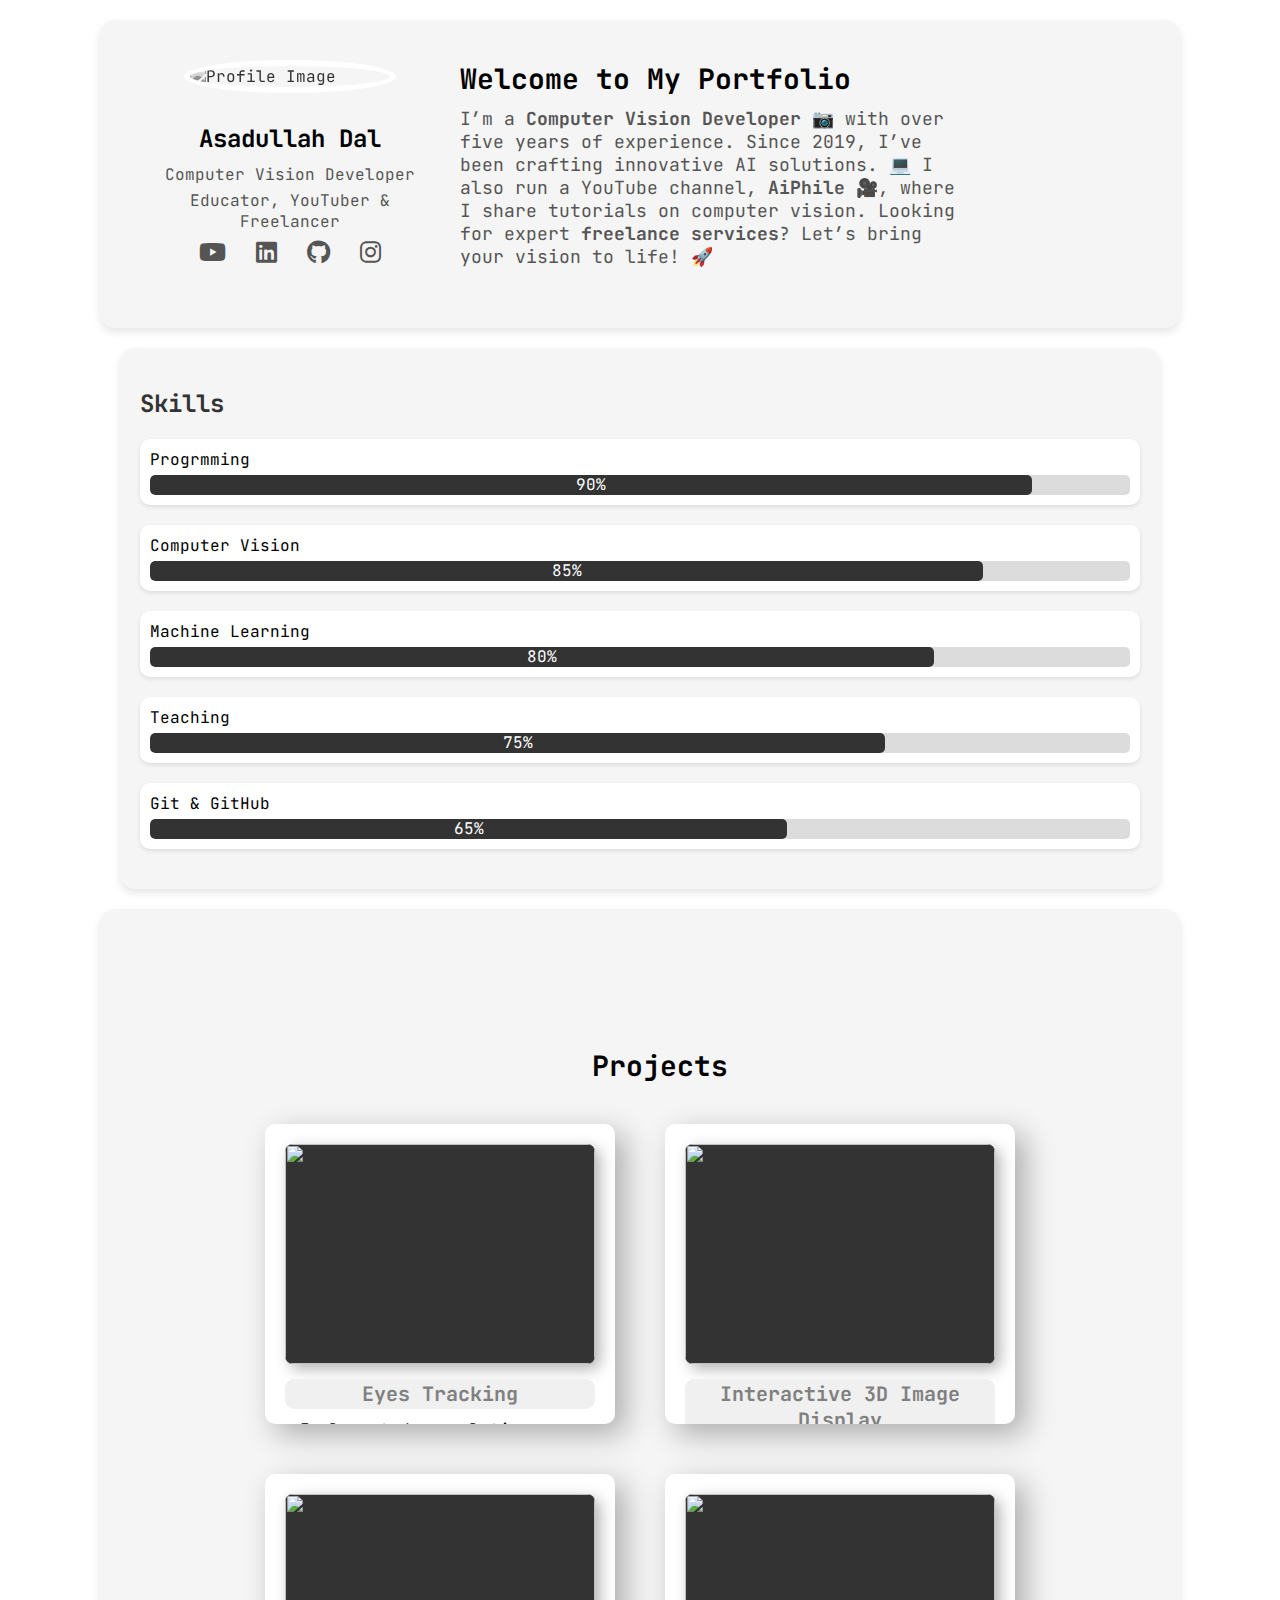
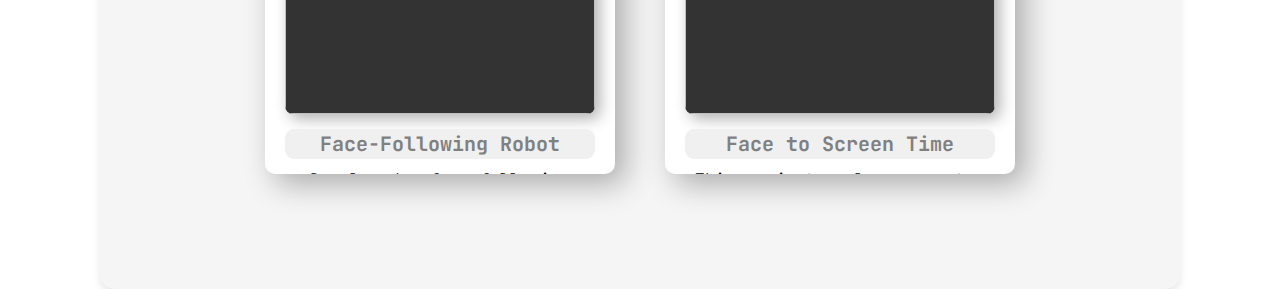
==== test.html @ 2ec94888 "add image to project" ====
<!DOCTYPE html>
<html lang="en">

<head>
    <meta charset="UTF-8">
    <meta name="viewport" content="width=device-width, initial-scale=1.0">
    <link rel="stylesheet" href="style_st.css">
    <title>Document</title>
</head>

<body>

    <head>
        <!-- <link rel="stylesheet" href="https://cdnjs.cloudflare.com/ajax/libs/font-awesome/6.0.0-beta3/css/all.min.css">
        <link rel="preconnect" href="https://fonts.googleapis.com">
        <link rel="preconnect" href="https://fonts.gstatic.com" crossorigin> -->
        <link
            href="https://fonts.googleapis.com/css2?family=JetBrains+Mono:ital,wght@0,100..800;1,100..800&display=swap"
            rel="stylesheet">


    </head>
    <div class="container">
        <div class="profile">
            <div class="profile-image">
                <img src="https://github.com/user-attachments/assets/8acee0eb-2fe1-49b8-a007-56fdebeb5a9f"
                    alt="Profile Image">
            </div>
            <div class="profile-details">
                <h2>Asadullah Dal</h2>
                <p> Computer Vision Developer</p>
                <p>Educator, YouTuber & Freelancer</p>
                <div class="social-media">
                    <a href="https://www.youtube.com/c/aiphile" target="_blank" title="YouTube">
                        <i class="fab fa-youtube"></i>
                    </a>
                    <a href="https://www.linkedin.com/in/asadullah-dal/" target="_blank" title="LinkedIn">
                        <i class="fab fa-linkedin"></i>
                    </a>
                    <a href="https://github.com/asadullah-dal17" target="_blank" title="GitHub">
                        <i class="fab fa-github"></i>
                    </a>
                    <a href="https://www.instagram.com/aiphile" target="_blank" title="Instagram">
                        <i class="fab fa-instagram"></i>
                    </a>
                </div>
            </div>
        </div>
        <div class="introduction">
            <h1>Welcome to My Portfolio</h1>
            <p>I’m a <strong>Computer Vision Developer 📷 </strong> with over five years of experience. Since 2019,
                I’ve
                been crafting innovative AI solutions. 💻 I also run a YouTube channel, <strong>AiPhile</strong>
                🎥,
                where I share tutorials on computer vision. Looking for expert <strong>freelance services</strong>?
                Let’s bring
                your vision to
                life!
                🚀</p>
        </div>
    </div>

    <section class="skills">
        <h2>Skills</h2>
        <div class="container-skills">
            <div class="skill">
                <div class="skill-name">Progrmming</div>
                <div class="progress-bar">
                    <div class="progress" style="width: 90%;">90%</div>
                </div>
            </div>
            <div class="skill">
                <div class="skill-name">Computer Vision</div>
                <div class="progress-bar">
                    <div class="progress" style="width: 85%;">85%</div>
                </div>
            </div>
            <div class="skill">
                <div class="skill-name">Machine Learning</div>
                <div class="progress-bar">
                    <div class="progress" style="width: 80%;">80%</div>
                </div>
            </div>
            <div class="skill">
                <div class="skill-name">Teaching</div>
                <div class="progress-bar">
                    <div class="progress" style="width: 75%;">75%
                    </div>
                </div>
            </div>
            <div class="skill">
                <div class="skill-name">Git & GitHub</div>
                <div class="progress-bar">
                    <div class="progress" style="width: 65%;">65%

                    </div>
                </div>
            </div>
    </section>
    <!-- Project Card Section -->
    <section class="warp">
        <div class="title-container">
            <h2 class="section-title">Projects</h2>
        </div>
        <div class="cards-container">
            <div class="box">
                <div class="imgbox">
                    <img src="https://github.com/user-attachments/assets/d746d160-c4e2-4f33-8fcc-d61233eadacd" alt="">
                </div>
                <div class="content">
                    <h2>Eyes Tracking</h2>
                    <div class="text">Implemented a real-time eye-tracking system leveraging computer vision and
                        Mediapipe's facial landmark detection. Developed algorithms for accurate eye region extraction
                        and position estimation. Demonstrated proficiency in image processing, machine learning, and
                        real-time system development</div>
                    <a href="https://github.com/Asadullah-Dal17/Eyes-Position-Estimator-Mediapipe">More</a>
                </div>
            </div>
            <div class="box">
                <div class="imgbox">
                    <img src="https://github.com/user-attachments/assets/b7ce39c0-9e66-4ed6-b4c2-5378390fed1a" alt="">
                </div>
                <div class="content">
                    <h2>Interactive 3D Image Display</h2>
                    <div class="text">A project that merges the digital and physical realms, bringing 2D images to life
                        in 3D space through the use of Aruco markers and OpenCV. This interactive experience allows
                        users to witness the illusion of a floating image, creating a captivating and immersive
                        display.</div>
                    <a href="#">More</a>
                </div>
            </div>
            <div class="box">
                <div class="imgbox">
                    <img src="https://github.com/user-attachments/assets/4ee98e11-532b-47c0-97ba-414a71ef3f2b" alt="">
                </div>
                <div class="content">
                    <h2>Face-Following Robot</h2>
                    <div class="text">Developed a face-following robotic system integrating computer vision and
                        Arduino-based control. The project involved real-time face detection, tracking, and distance
                        estimation to enable autonomous navigation and object following.</div>
                    <a href="https://github.com/Asadullah-Dal17/Face-Following-Robot-using-Distance-Estimation">More</a>
                </div>
            </div>
            <div class="box">
                <div class="imgbox">
                    <img src="https://github.com/user-attachments/assets/57182f93-7b1c-486f-bdc3-837e9072f59f" alt="">
                </div>
                <div class="content">
                    <h2>Face to Screen Time</h2>
                    <div class="text">This project employs computer vision techniques to accurately calculate face time
                        and session duration. By utilizing Mediapipe's robust face detection model, the system
                        effectively tracks facial presence within a video stream, providing quantitative metrics for
                        screen time analysis.</div>
                    <a
                        href="https://github.com/Asadullah-Dal17/AiPhile-Mediapipe-Course/tree/master/FACE_DETECTION/Face-Time">More</a>
                </div>
            </div>
        </div>
    </section>

</body>

</html>
---- style_st.css ----
@import url('https://fonts.googleapis.com/css2?family=Roboto:wght@400;700&family=Source+Code+Pro:wght@400;700&display=swap');
@import url('https://cdnjs.cloudflare.com/ajax/libs/font-awesome/6.0.0-beta3/css/all.min.css');

body {
    /* font-family: 'Roboto', sans-serif; */
    margin: 0;
    padding: 0;
    display: flex;
    flex-direction: column;
    align-items: center;
    background-color: #ffffff;
    color: #333333;
    /* Dark gray for text */
    font-family: "JetBrains Mono", monospace;
    font-optical-sizing: auto;
    font-weight: normal; /* Adjust the weight as needed */
    /* font-style: ; */
    
}

h1, h2, h3, h4, h5, h6 {
    font-family: 'JetBrains Mono', monospace;
}

.container {
    display: flex;
    flex-direction: row;
    align-items: center;
    background-color: #f5f5f5;
    /* Light gray background for the container */
    padding: 40px;
    border-radius: 15px;
    box-shadow: 0 4px 8px rgba(0, 0, 0, 0.1);
    max-width: 1000px;
    width: 100%;
    margin-top: 20px;
    flex-wrap: wrap;
}

.profile {
    display: flex;
    flex-direction: column;
    align-items: center;
    position: relative;
    width: 100%;
    max-width: 300px;
    margin-bottom: 20px;
    margin-right: 20px;
}

.profile-image {
    width: 80%;
    max-width: 200px;
    height: auto;
    border-radius: 50%;
    overflow: hidden;
    border: 6px solid #ffffff;
    /* White border for profile image */
    position: relative;
    margin-bottom: 20px;
}

.profile-image img {
    width: 100%;
    height: auto;
    object-fit: cover;
    transition: transform 0.3s ease;
}

.profile-image:hover img {
    transform: scale(1.1);
}

.profile-details {
    text-align: center;
    justify-content: center;
    align-items: center;
}

.profile-details h2 {
    margin: 10px 0;
    font-size: 24px;
    color: #000000;
    
    /* Black for headings */
    /* font-weight: 700; */
    transition: color 0.3s ease;
}

.profile-details p {
    margin: 5px 0;
    font-size: 16px;
    color: #555555;
    text-align: center;
    /* Medium gray for text */
    /* font-family: 'Source Code Pro', monospace;    */
}
.profile-details h2:hover {
    color: #333333;
    /* Darker gray on hover */
}

.profile-image img {
    filter: grayscale(100%); /* Grayscale by default */
    transition: filter 0.3s cubic-bezier(0.4, 0, 0.2, 1); /* Smooth and easy transition */
}

.profile-image img:hover {
    filter: grayscale(0%); /* Full color on hover */
}

.social-media {
    display: inline-flex; /* Display icons horizontally */
    list-style: none; /* Remove default list style if needed */
    padding: 0;
    margin: 0;
    margin: 0 10px;
    color: #555555;
    /* Medium gray for social media icons */
    font-size: 24px;
    transition: color 1s ease;
    transform: scale 0.5 ease;
  }
  
  .social-media a {
    color: inherit; /* Inherit text color from container */
    text-decoration: none; /* Remove underline */
    margin: 0 15px; /* Add spacing between icons */
  }
  
/* Individual brand colors on hover */
.social-media a[title="Facebook"]:hover {
    color: #3b5998; /* Facebook blue */
    transform: scale(1.3);

}

.social-media a[title="YouTube"]:hover {
    
    color: #FF0000; /* YouTube red */
    transform: scale(1.3);
    /* background-color: white; */
}

.social-media a[title="Instagram"]:hover {
    color: #E1306C; /* Instagram pink */
    transform: scale(1.3);
}

.social-media a[title="GitHub"]:hover {
    color: #333; /* GitHub dark gray */
    transform: scale(1.3);
}

.social-media a[title="LinkedIn"]:hover {
    color: #0077b5; /* LinkedIn blue */
    transform: scale(1.3);
}
.introduction {
    max-width: 500px;
    text-align: left;
    flex-grow: 1;
}

.introduction h1 {
    margin: 0 0 10px;
    font-size: 28px;
    color: #000000;
    /* Black for introduction heading */
    font-weight: 700;
}

.introduction p {
    margin: 0 0 20px 0;
    font-size: 18px;
    color: #555555;
    /* Medium gray for introduction text */
    /* font-family: 'Source Code Pro', monospace; */
}

.view-more {
    padding: 10px 20px;
    font-size: 16px;
    color: #ffffff;
    /* White text */
    background-color: #333333;
    /* Dark gray background */
    border: none;
    border-radius: 5px;
    cursor: pointer;
    transition: background-color 0.3s ease, transform 0.3s ease;
}

.view-more:hover {
    background-color: #000000;
    /* Black on hover */
    transform: scale(1.05);
}

@media screen and (max-width: 836px) {
    .container {
        flex-direction: column;
        padding: 20px;
    }

    .profile {
        margin-bottom: 20px;
        margin-right: 0;
    }

    .introduction {
        text-align: center;
    }

    .skills {
        padding: 20px;
        margin: 20px 0;
    }
}

.skills {
    background-color: #f5f5f5;
    /* Light gray background for skills section */
    padding: 20px;
    margin: 20px 0;
    border-radius: 15px;
    box-shadow: 0 4px 8px rgba(0, 0, 0, 0.1);
    width: 100%;
    max-width: 1000px;
}

.container-skills {
    width: 100%;
}

.skill {
    margin-bottom: 20px;
    background-color: #ffffff;
    /* White background for skill cards */
    border-radius: 10px;
    padding: 10px;
    box-shadow: 0 2px 4px rgba(0, 0, 0, 0.1);
    transition: transform 0.3s ease, box-shadow 0.3s ease;
}

.skill:hover {
    transform: scale(1.02);
    box-shadow: 0 4px 8px rgba(0, 0, 0, 0.2);
}

.skill-name {
    font-size: 16px;
    margin-bottom: 5px;
    color: #000000;
    /* Black for skill names */
}

.progress-bar {
    background-color: #dcdcdc;
    /* Light gray background for progress bars */
    border-radius: 5px;
    overflow: hidden;
    height: 20px;
    width: 100%;
    margin-top: 5px;
}

.progress {
    background-color: #333333;
    /* Dark gray for progress */
    height: 100%;
    line-height: 20px;
    color: #ffffff;
    /* White text for progress percentage */
    text-align: center;
    border-radius: 5px;
    transition: width 0.3s;
}

/* Cards Section */
.warp {
    display: flex;
    flex-direction: column;
    justify-content: center;
    align-items: center;
    min-height: 100vh;
    background-color: #f5f5f5;
    padding: 40px;
    border-radius: 15px;
    box-shadow: 0 4px 8px rgba(0, 0, 0, 0.1);
    max-width: 1000px;
    margin: 0;
}

.title-container {
    width: 100%;
    text-align: left;
    margin-bottom: 20px;
    /* Add margin to create space between title and cards */
}

.section-title {
    font-size: 32px;
    font-weight: bold;
    color: #333;
    margin-left: 20px;
    /* Optional: add some left margin for better alignment */
}

.cards-container {
    display: flex;
    flex-wrap: wrap;
    gap: 50px;
    justify-content: center;
}

.box {
    height: 300px;
    width: 350px;
    background-color: #fff;
    border-radius: 10px;
    position: relative;
    display: flex;
    align-items: center;
    flex-direction: column;
    transition: 0.5s;
    box-shadow: 10px 10px 30px rgba(0, 0, 0, 0.3);
}

.imgbox {
    position: absolute;
    top: 20px;
    height: 220px;
    width: 310px;
    transition: 0.5s;
    border-radius: 8px;
    overflow: hidden;
    background-color: #333;
    box-shadow: 5px 5px 15px rgba(0, 0, 0, 0.3);
}

.imgbox img {
    position: absolute;
    top: 0;
    left: 0;
    width: 100%;
    height: 100%;
    object-fit: cover;
}

.box:hover .imgbox {
    transform: scale(0.7);
    top: -100px;
}

.box:hover {
    height: 450px;
}

.text {
    margin-bottom: 20px;
    color: #000000;
    text-align: center;
    font-size: 16px;
    /* font-weight: 500; */
    /* text-transform: uppercase; */
    /* letter-spacing: 1px; */
    /* Optional: add some spacing between text and icons */
}

.content {
    text-align: center;
    top: 245px;
    position: absolute;
    transition: 0.7s;
    height: 55px;
    padding: 0 20px;
    overflow: hidden;
}

.content h2 {
    font-size: 20px;
    color: gray;
    background-color: #f0f0f0;
    border-radius: 9px;
    margin-top: 10px;
    padding: 2px 2px;
    margin-bottom: 10px;
}

.content a {
    padding: 12px 15px;
    background-color: #333;
    font-size: 14px;
    color: #fff;
    text-decoration: none;
    font-weight: 500;
    border-radius: 8px;
}

.box:hover .content {
    top: 120px;
    height: 100%;
}

/* youtube info section*/

.section {
    /* background-color: #ffffff; */
    background-color: #f5f5f5;
    padding: 40px;
    margin: 20px 0;
    border-radius: 15px;
    box-shadow: 0 4px 8px rgba(0, 0, 0, 0.1);
    width: 100%;
    max-width: 1000px;
    text-align: center;
    animation: fadeIn 1s ease-in-out;
}

.section-title {
    width: 100%;
    text-align: center;
    font-size: 28px;
    color: #000000;
    font-weight: 700;
    margin-bottom: 20px;
    font-family: "JetBrains Mono", monospace;
}

.stats-container {
    display: flex;
    flex-wrap: wrap;
    justify-content: center;
    gap: 25px;
    font-family: "JetBrains Mono", monospace;

}

.stat-item {
    background-color: #ffffff;
    border-radius: 10px;
    padding: 20px;
    box-shadow: 0 2px 4px rgba(0, 0, 0, 0.1);
    width: 250px;
    margin: 10px;
    transition: transform 0.3s ease, box-shadow 0.3s ease;
    display: flex;
    flex-direction: column;
    align-items: center;
    font-family: "JetBrains Mono", monospace;
}

.stat-item:hover {
    transform: scale(1.05);
    box-shadow: 0 4px 8px rgba(0, 0, 0, 0.2);
}

.stat-icon {
    font-size: 40px;
    color: #333333;
    margin-bottom: 10px;
    transition: color 0.3s ease;
}

.stat-item:hover .stat-icon {
    color: #ff4500;
}

.stat-value {
    font-size: 20px;
    font-weight: 700;
    color: #000000;
    margin-bottom: 5px;
}

.stat-label {
    font-size: 16px;
    color: #555555;
}

.video-item {
    background-color: #ffffff;
    border-radius: 10px;
    padding: 20px;
    box-shadow: 0 2px 4px rgba(0, 0, 0, 0.1);
    width: 300px;
    margin: 10px;
    transition: transform 0.3s ease, box-shadow 0.3s ease;
    display: flex;
    flex-direction: column;
    align-items: center;
    font-family: "JetBrains Mono", monospace;
}

.video-item:hover {
    transform: scale(1.05);
    box-shadow: 0 4px 8px rgba(0, 0, 0, 0.2);
}

.video-embed {
    width: 100%;
    height: 0;
    padding-bottom: 56.25%;
    position: relative;
    margin-bottom: 10px;
}

.video-embed iframe {
    position: absolute;
    top: 0;
    left: 0;
    width: 100%;
    height: 100%;
    border: 0;
}

.video-title {
    font-size: 16px;
    font-weight: 600;
    color: #000000;
    margin-bottom: 5px;
    font-family: "JetBrains Mono", monospace;
}

.video-title {
    font-size: 0.8rem;
    font-weight: bold;
    margin-top: 0.5rem;
}

.video-stats {
    font-size: 0.9rem;
    color: #666;
    margin-top: 0.5rem;
    display: flex;
    justify-content: space-between;
    align-items: center;
    gap: 0.8rem;
}

.video-stats .stat {
    display: flex;
    align-items: center;
}

.video-stats .stat-icon {
    font-size: 1rem;
    /* Adjust the icon size here */
    margin-right: 0.3rem;
}

@keyframes fadeIn {
    from {
        opacity: 0;
        transform: translateY(20px);
    }

    to {
        opacity: 1;
        transform: translateY(0);
    }
}

@media screen and (max-width: 768px) {
    .section {
        padding: 20px;
    }
}
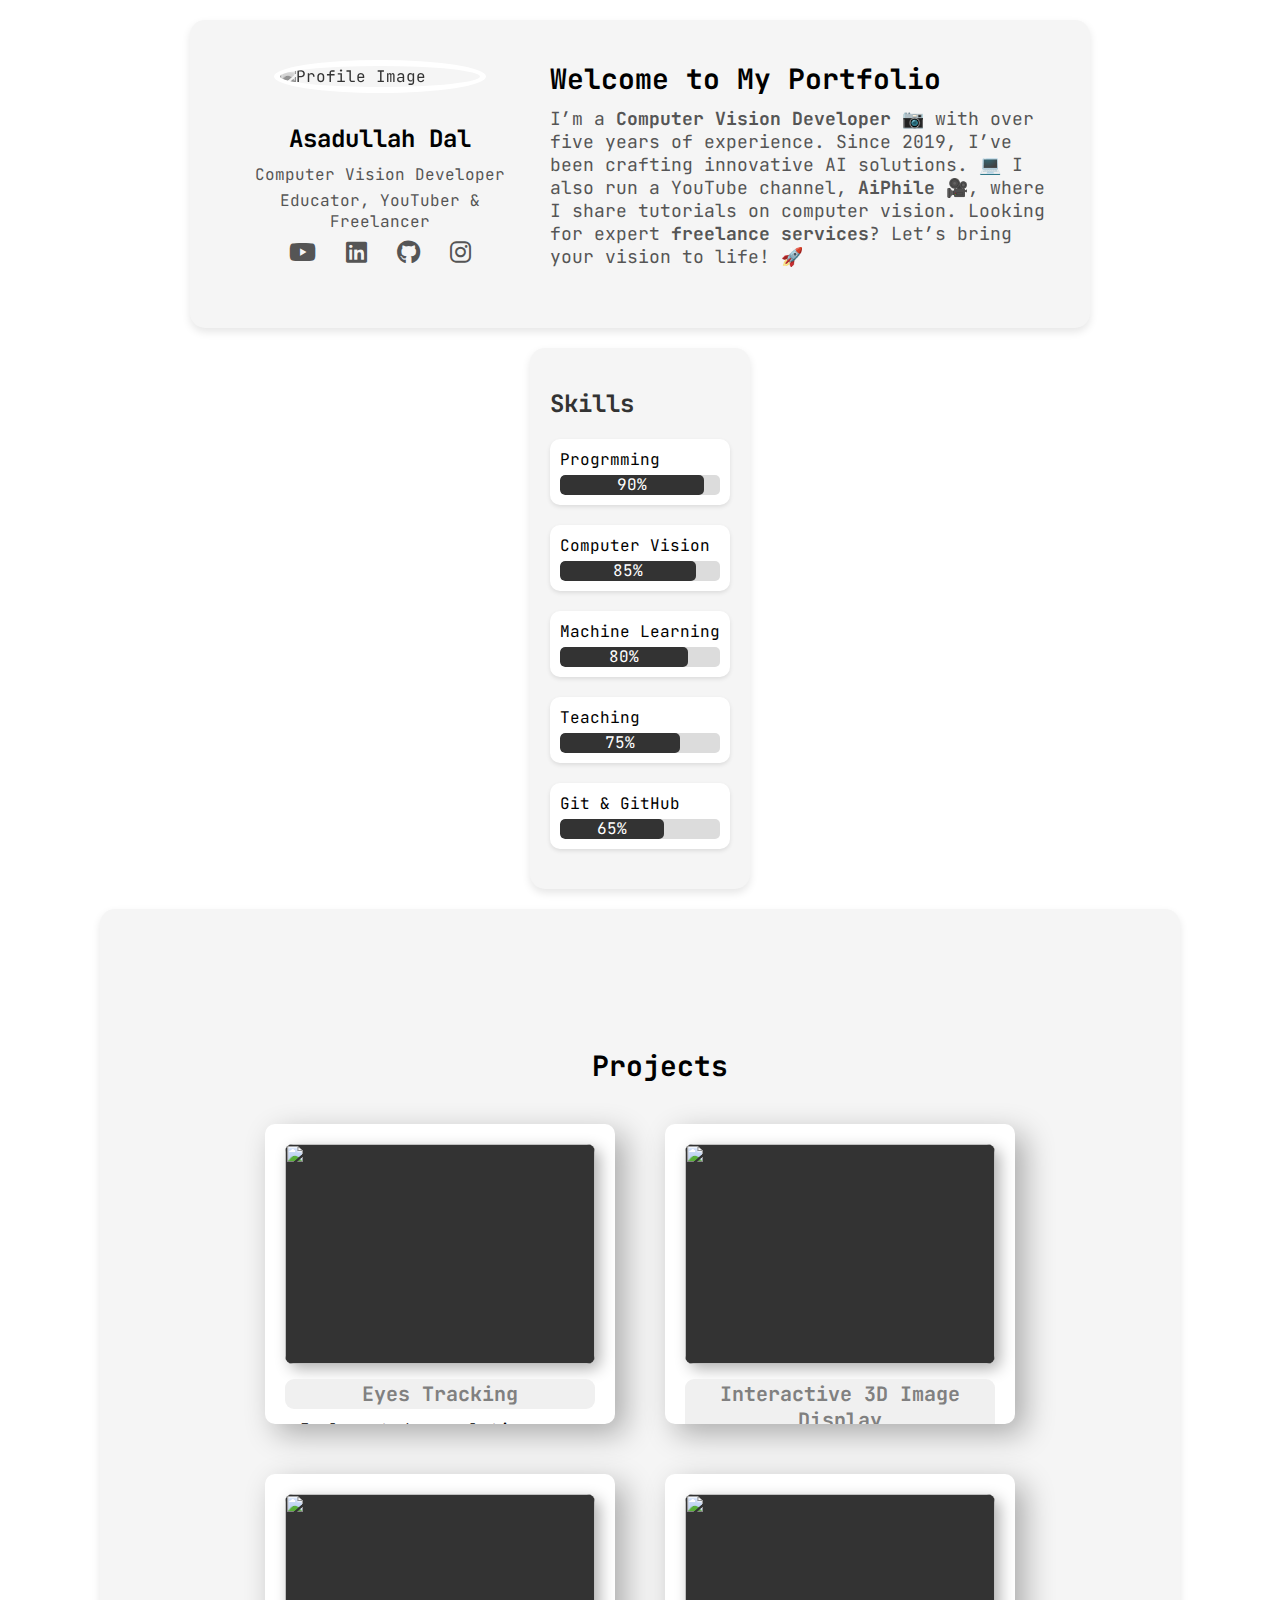
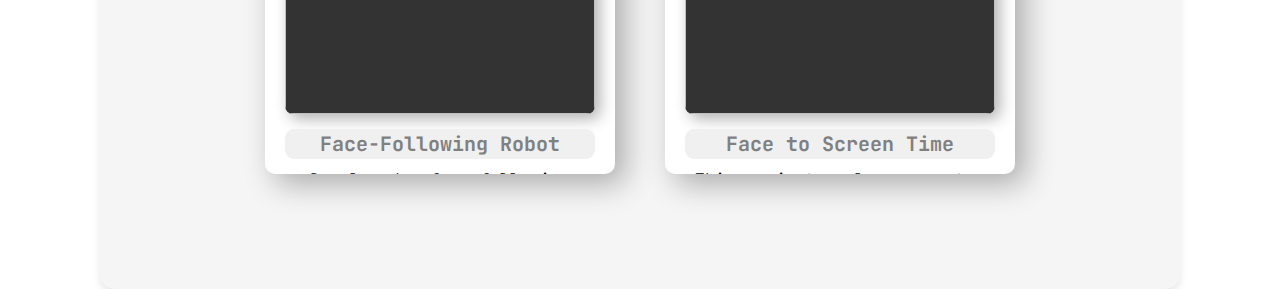
==== commit 7d6584db: "center the website content" ====
--- a/test.html
+++ b/test.html
@@ -20,143 +20,156 @@
 
 
     </head>
-    <div class="container">
-        <div class="profile">
-            <div class="profile-image">
-                <img src="https://github.com/user-attachments/assets/8acee0eb-2fe1-49b8-a007-56fdebeb5a9f"
-                    alt="Profile Image">
-            </div>
-            <div class="profile-details">
-                <h2>Asadullah Dal</h2>
-                <p> Computer Vision Developer</p>
-                <p>Educator, YouTuber & Freelancer</p>
-                <div class="social-media">
-                    <a href="https://www.youtube.com/c/aiphile" target="_blank" title="YouTube">
-                        <i class="fab fa-youtube"></i>
-                    </a>
-                    <a href="https://www.linkedin.com/in/asadullah-dal/" target="_blank" title="LinkedIn">
-                        <i class="fab fa-linkedin"></i>
-                    </a>
-                    <a href="https://github.com/asadullah-dal17" target="_blank" title="GitHub">
-                        <i class="fab fa-github"></i>
-                    </a>
-                    <a href="https://www.instagram.com/aiphile" target="_blank" title="Instagram">
-                        <i class="fab fa-instagram"></i>
-                    </a>
+    <div class="whole_cover">
+        <div class="container">
+            <div class="profile">
+                <div class="profile-image">
+                    <img src="https://github.com/user-attachments/assets/8acee0eb-2fe1-49b8-a007-56fdebeb5a9f"
+                        alt="Profile Image">
                 </div>
-            </div>
-        </div>
-        <div class="introduction">
-            <h1>Welcome to My Portfolio</h1>
-            <p>I’m a <strong>Computer Vision Developer 📷 </strong> with over five years of experience. Since 2019,
-                I’ve
-                been crafting innovative AI solutions. 💻 I also run a YouTube channel, <strong>AiPhile</strong>
-                🎥,
-                where I share tutorials on computer vision. Looking for expert <strong>freelance services</strong>?
-                Let’s bring
-                your vision to
-                life!
-                🚀</p>
-        </div>
-    </div>
-
-    <section class="skills">
-        <h2>Skills</h2>
-        <div class="container-skills">
-            <div class="skill">
-                <div class="skill-name">Progrmming</div>
-                <div class="progress-bar">
-                    <div class="progress" style="width: 90%;">90%</div>
-                </div>
-            </div>
-            <div class="skill">
-                <div class="skill-name">Computer Vision</div>
-                <div class="progress-bar">
-                    <div class="progress" style="width: 85%;">85%</div>
-                </div>
-            </div>
-            <div class="skill">
-                <div class="skill-name">Machine Learning</div>
-                <div class="progress-bar">
-                    <div class="progress" style="width: 80%;">80%</div>
-                </div>
-            </div>
-            <div class="skill">
-                <div class="skill-name">Teaching</div>
-                <div class="progress-bar">
-                    <div class="progress" style="width: 75%;">75%
+                <div class="profile-details">
+                    <h2>Asadullah Dal</h2>
+                    <p> Computer Vision Developer</p>
+                    <p>Educator, YouTuber & Freelancer</p>
+                    <div class="social-media">
+                        <a href="https://www.youtube.com/c/aiphile" target="_blank" title="YouTube">
+                            <i class="fab fa-youtube"></i>
+                        </a>
+                        <a href="https://www.linkedin.com/in/asadullah-dal/" target="_blank" title="LinkedIn">
+                            <i class="fab fa-linkedin"></i>
+                        </a>
+                        <a href="https://github.com/asadullah-dal17" target="_blank" title="GitHub">
+                            <i class="fab fa-github"></i>
+                        </a>
+                        <a href="https://www.instagram.com/aiphile" target="_blank" title="Instagram">
+                            <i class="fab fa-instagram"></i>
+                        </a>
                     </div>
                 </div>
             </div>
-            <div class="skill">
-                <div class="skill-name">Git & GitHub</div>
-                <div class="progress-bar">
-                    <div class="progress" style="width: 65%;">65%
+            <div class="introduction">
+                <h1>Welcome to My Portfolio</h1>
+                <p>I’m a <strong>Computer Vision Developer 📷 </strong> with over five years of experience. Since 2019,
+                    I’ve
+                    been crafting innovative AI solutions. 💻 I also run a YouTube channel, <strong>AiPhile</strong>
+                    🎥,
+                    where I share tutorials on computer vision. Looking for expert <strong>freelance services</strong>?
+                    Let’s bring
+                    your vision to
+                    life!
+                    🚀</p>
+            </div>
+        </div>
+    </div>
+    <div class="whole_cover">
+        <section class="skills">
+            <h2>Skills</h2>
+            <div class="container-skills">
+                <div class="skill">
+                    <div class="skill-name">Progrmming</div>
+                    <div class="progress-bar">
+                        <div class="progress" style="width: 90%;">90%</div>
+                    </div>
+                </div>
+                <div class="skill">
+                    <div class="skill-name">Computer Vision</div>
+                    <div class="progress-bar">
+                        <div class="progress" style="width: 85%;">85%</div>
+                    </div>
+                </div>
+                <div class="skill">
+                    <div class="skill-name">Machine Learning</div>
+                    <div class="progress-bar">
+                        <div class="progress" style="width: 80%;">80%</div>
+                    </div>
+                </div>
+                <div class="skill">
+                    <div class="skill-name">Teaching</div>
+                    <div class="progress-bar">
+                        <div class="progress" style="width: 75%;">75%
+                        </div>
+                    </div>
+                </div>
+                <div class="skill">
+                    <div class="skill-name">Git & GitHub</div>
+                    <div class="progress-bar">
+                        <div class="progress" style="width: 65%;">65%
 
+                        </div>
+                    </div>
+                </div>
+        </section>
+    </div>
+    <!-- Project Card Section -->
+    <div class="whole_cover">
+        <section class="warp">
+            <div class="title-container">
+                <h2 class="section-title">Projects</h2>
+            </div>
+            <div class="cards-container">
+                <div class="box">
+                    <div class="imgbox">
+                        <img src="https://github.com/user-attachments/assets/d746d160-c4e2-4f33-8fcc-d61233eadacd"
+                            alt="">
+                    </div>
+                    <div class="content">
+                        <h2>Eyes Tracking</h2>
+                        <div class="text">Implemented a real-time eye-tracking system leveraging computer vision and
+                            Mediapipe's facial landmark detection. Developed algorithms for accurate eye region
+                            extraction
+                            and position estimation. Demonstrated proficiency in image processing, machine learning, and
+                            real-time system development</div>
+                        <a href="https://github.com/Asadullah-Dal17/Eyes-Position-Estimator-Mediapipe">More</a>
+                    </div>
+                </div>
+                <div class="box">
+                    <div class="imgbox">
+                        <img src="https://github.com/user-attachments/assets/b7ce39c0-9e66-4ed6-b4c2-5378390fed1a"
+                            alt="">
+                    </div>
+                    <div class="content">
+                        <h2>Interactive 3D Image Display</h2>
+                        <div class="text">A project that merges the digital and physical realms, bringing 2D images to
+                            life
+                            in 3D space through the use of Aruco markers and OpenCV. This interactive experience allows
+                            users to witness the illusion of a floating image, creating a captivating and immersive
+                            display.</div>
+                        <a href="#">More</a>
+                    </div>
+                </div>
+                <div class="box">
+                    <div class="imgbox">
+                        <img src="https://github.com/user-attachments/assets/4ee98e11-532b-47c0-97ba-414a71ef3f2b"
+                            alt="">
+                    </div>
+                    <div class="content">
+                        <h2>Face-Following Robot</h2>
+                        <div class="text">Developed a face-following robotic system integrating computer vision and
+                            Arduino-based control. The project involved real-time face detection, tracking, and distance
+                            estimation to enable autonomous navigation and object following.</div>
+                        <a
+                            href="https://github.com/Asadullah-Dal17/Face-Following-Robot-using-Distance-Estimation">More</a>
+                    </div>
+                </div>
+                <div class="box">
+                    <div class="imgbox">
+                        <img src="https://github.com/user-attachments/assets/57182f93-7b1c-486f-bdc3-837e9072f59f"
+                            alt="">
+                    </div>
+                    <div class="content">
+                        <h2>Face to Screen Time</h2>
+                        <div class="text">This project employs computer vision techniques to accurately calculate face
+                            time
+                            and session duration. By utilizing Mediapipe's robust face detection model, the system
+                            effectively tracks facial presence within a video stream, providing quantitative metrics for
+                            screen time analysis.</div>
+                        <a
+                            href="https://github.com/Asadullah-Dal17/AiPhile-Mediapipe-Course/tree/master/FACE_DETECTION/Face-Time">More</a>
                     </div>
                 </div>
             </div>
-    </section>
-    <!-- Project Card Section -->
-    <section class="warp">
-        <div class="title-container">
-            <h2 class="section-title">Projects</h2>
-        </div>
-        <div class="cards-container">
-            <div class="box">
-                <div class="imgbox">
-                    <img src="https://github.com/user-attachments/assets/d746d160-c4e2-4f33-8fcc-d61233eadacd" alt="">
-                </div>
-                <div class="content">
-                    <h2>Eyes Tracking</h2>
-                    <div class="text">Implemented a real-time eye-tracking system leveraging computer vision and
-                        Mediapipe's facial landmark detection. Developed algorithms for accurate eye region extraction
-                        and position estimation. Demonstrated proficiency in image processing, machine learning, and
-                        real-time system development</div>
-                    <a href="https://github.com/Asadullah-Dal17/Eyes-Position-Estimator-Mediapipe">More</a>
-                </div>
-            </div>
-            <div class="box">
-                <div class="imgbox">
-                    <img src="https://github.com/user-attachments/assets/b7ce39c0-9e66-4ed6-b4c2-5378390fed1a" alt="">
-                </div>
-                <div class="content">
-                    <h2>Interactive 3D Image Display</h2>
-                    <div class="text">A project that merges the digital and physical realms, bringing 2D images to life
-                        in 3D space through the use of Aruco markers and OpenCV. This interactive experience allows
-                        users to witness the illusion of a floating image, creating a captivating and immersive
-                        display.</div>
-                    <a href="#">More</a>
-                </div>
-            </div>
-            <div class="box">
-                <div class="imgbox">
-                    <img src="https://github.com/user-attachments/assets/4ee98e11-532b-47c0-97ba-414a71ef3f2b" alt="">
-                </div>
-                <div class="content">
-                    <h2>Face-Following Robot</h2>
-                    <div class="text">Developed a face-following robotic system integrating computer vision and
-                        Arduino-based control. The project involved real-time face detection, tracking, and distance
-                        estimation to enable autonomous navigation and object following.</div>
-                    <a href="https://github.com/Asadullah-Dal17/Face-Following-Robot-using-Distance-Estimation">More</a>
-                </div>
-            </div>
-            <div class="box">
-                <div class="imgbox">
-                    <img src="https://github.com/user-attachments/assets/57182f93-7b1c-486f-bdc3-837e9072f59f" alt="">
-                </div>
-                <div class="content">
-                    <h2>Face to Screen Time</h2>
-                    <div class="text">This project employs computer vision techniques to accurately calculate face time
-                        and session duration. By utilizing Mediapipe's robust face detection model, the system
-                        effectively tracks facial presence within a video stream, providing quantitative metrics for
-                        screen time analysis.</div>
-                    <a
-                        href="https://github.com/Asadullah-Dal17/AiPhile-Mediapipe-Course/tree/master/FACE_DETECTION/Face-Time">More</a>
-                </div>
-            </div>
-        </div>
-    </section>
+        </section>
+    </div>
 
 </body>
 
--- a/style_st.css
+++ b/style_st.css
@@ -1,5 +1,7 @@
 @import url('https://fonts.googleapis.com/css2?family=Roboto:wght@400;700&family=Source+Code+Pro:wght@400;700&display=swap');
 @import url('https://cdnjs.cloudflare.com/ajax/libs/font-awesome/6.0.0-beta3/css/all.min.css');
+/* Step 1: Import the JetBrains Mono font */
+@import url('https://fonts.googleapis.com/css2?family=JetBrains+Mono:wght@400;500;700&display=swap');
 
 body {
     /* font-family: 'Roboto', sans-serif; */
@@ -17,9 +19,15 @@
     /* font-style: ; */
     
 }
-
 h1, h2, h3, h4, h5, h6 {
     font-family: 'JetBrains Mono', monospace;
+}
+/* Centering the whole container */
+.whole_cover {
+    display: flex;
+    justify-content: center;
+    /* background-color: #000000; */
+    align-items: center;
 }
 
 .container {
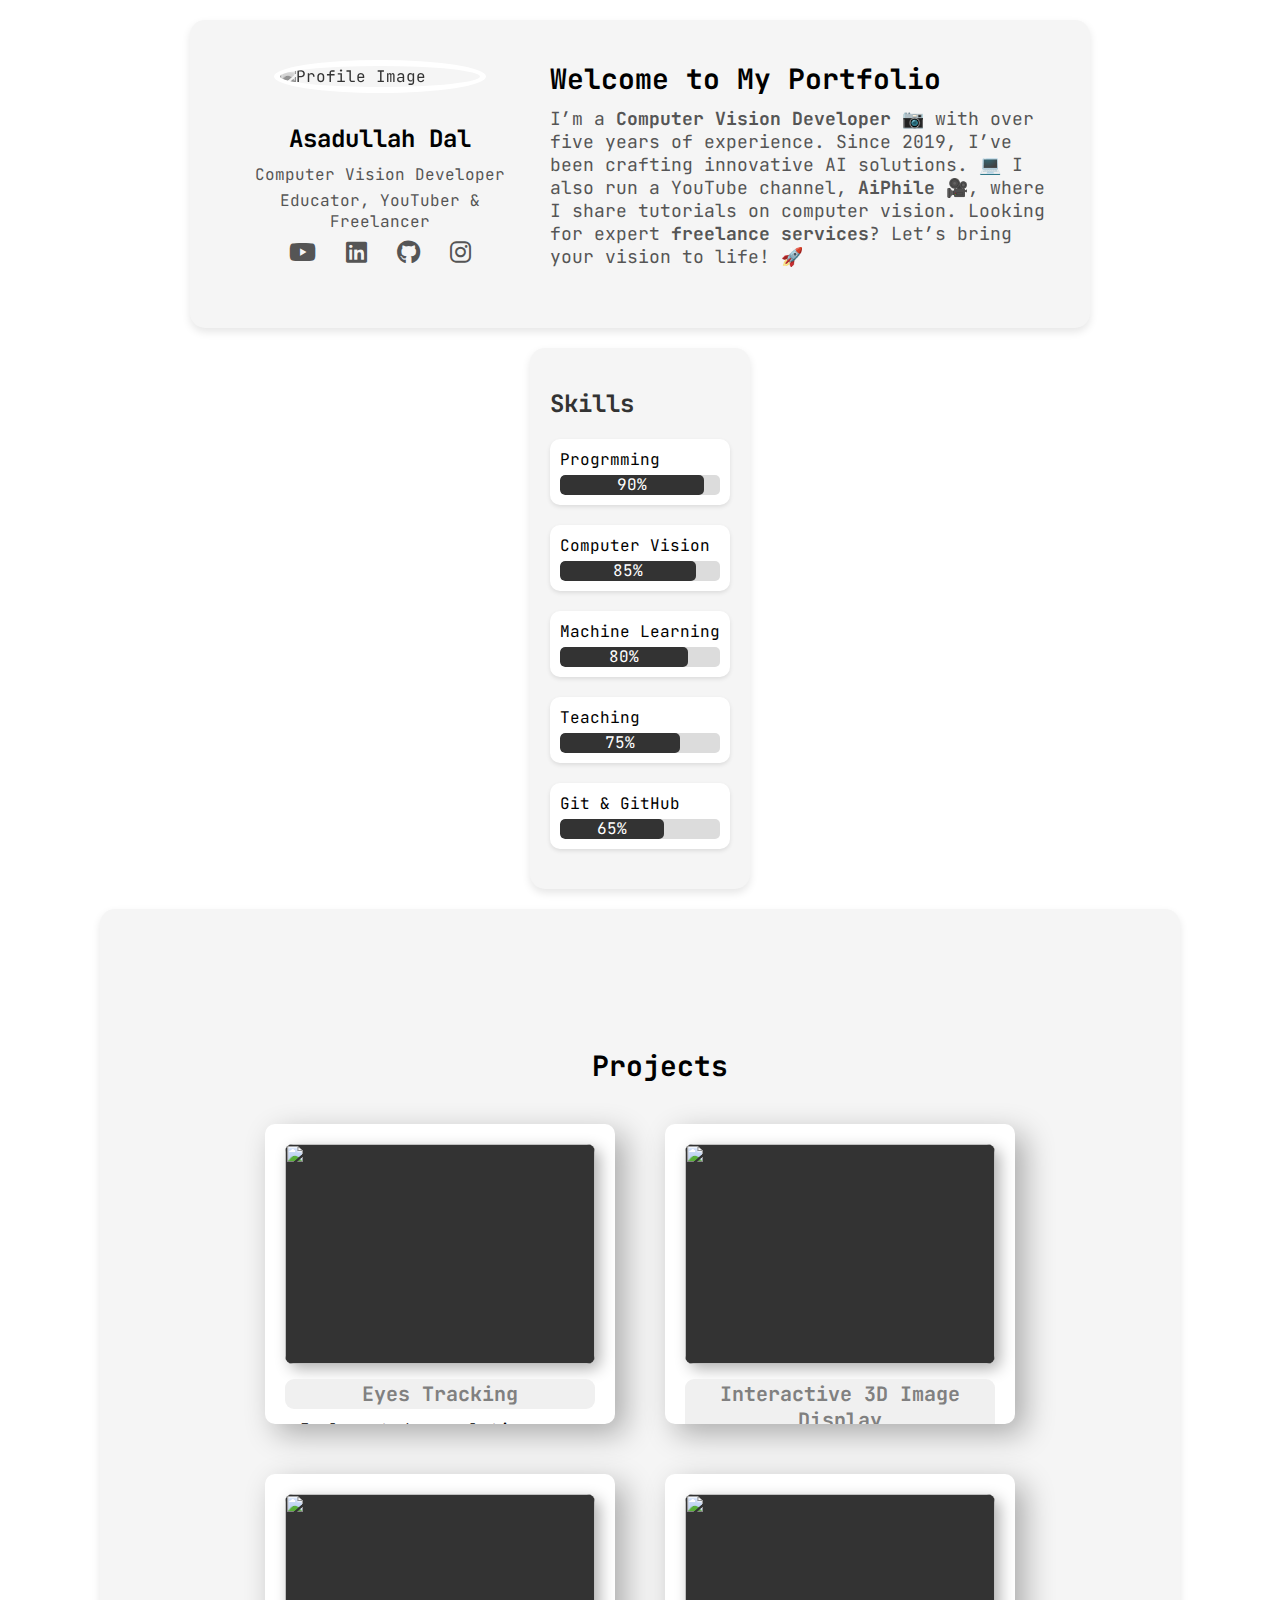
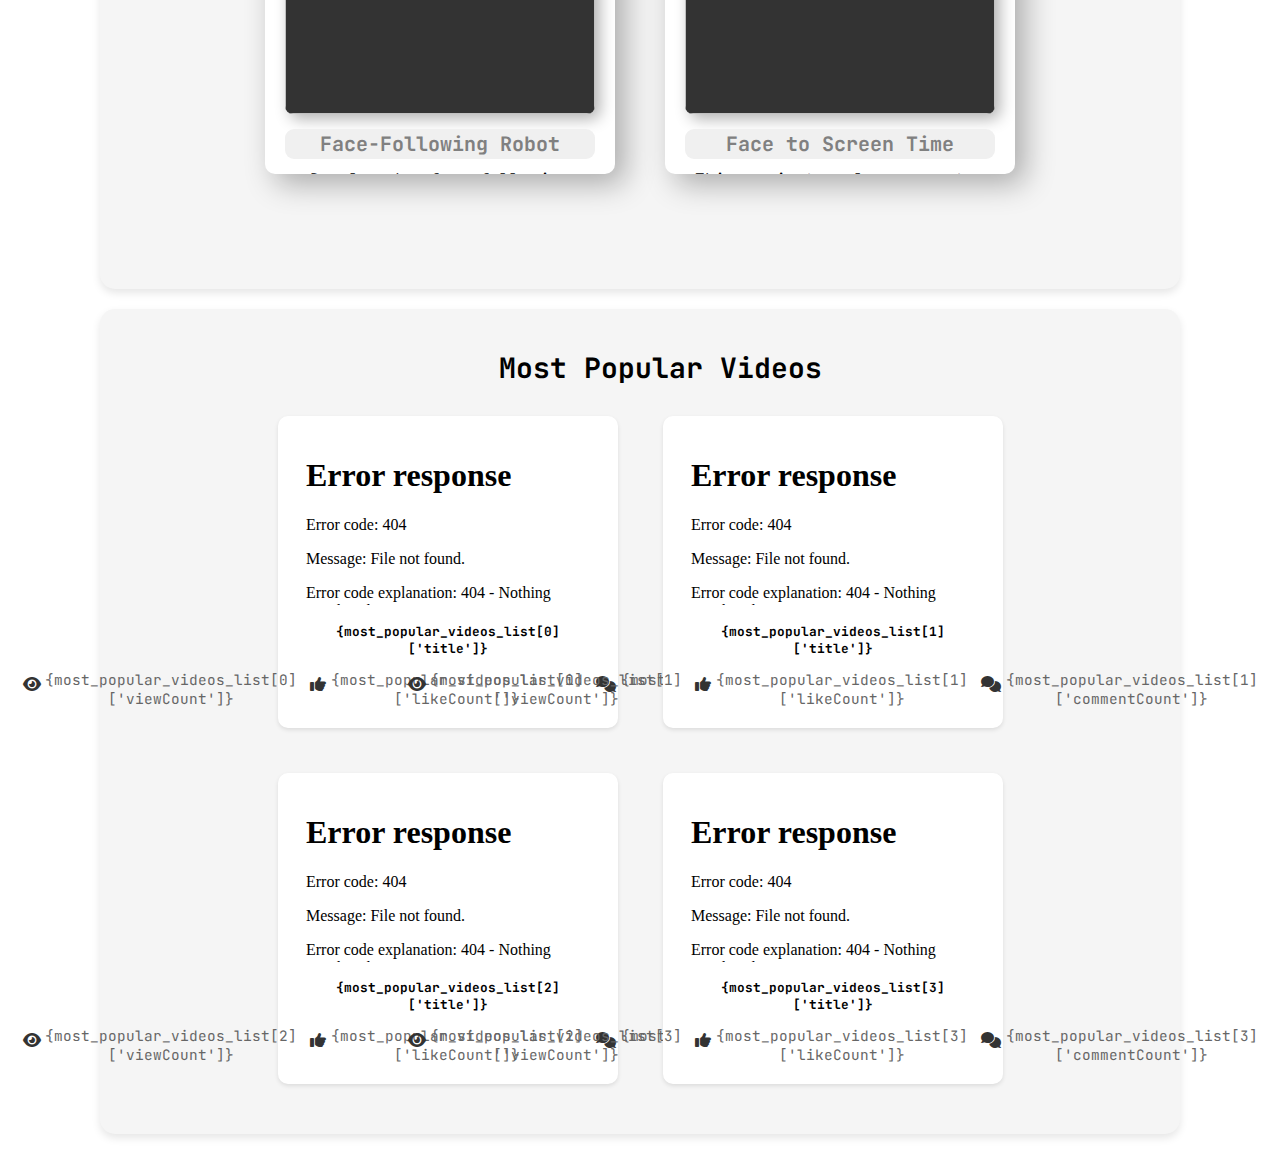
==== commit d64ad558: "complete centering the popular videos" ====
--- a/test.html
+++ b/test.html
@@ -171,6 +171,95 @@
         </section>
     </div>
 
+    <!--  ++ Most Popular Videos Section +++ -->
+    <div class="whole_cover">
+
+        <section class="section">
+            <div class="section-title">Most Popular Videos</div>
+            <div class="stats-container">
+                <div class="video-item">
+                    <div class="video-embed">
+                        <iframe src={most_popular_videos_list[0]['url']} allowfullscreen></iframe>
+                    </div>
+                    <div class="video-title">{most_popular_videos_list[0]['title']}</div>
+                    <div class="video-stats">
+                        <div class="stat">
+                            <i class="fas fa-eye stat-icon"></i>
+                            <span>{most_popular_videos_list[0]['viewCount']}</span>
+                        </div>
+                        <div class="stat">
+                            <i class="fas fa-thumbs-up stat-icon"></i>
+                            <span>{most_popular_videos_list[0]['likeCount']}</span>
+                        </div>
+                        <div class="stat">
+                            <i class="fas fa-comments stat-icon"></i>
+                            <span>{most_popular_videos_list[0]['commentCount']}</span>
+                        </div>
+                    </div>
+                </div>
+                <div class="video-item">
+                    <div class="video-embed">
+                        <iframe src={most_popular_videos_list[1]['url']} allowfullscreen></iframe>
+                    </div>
+                    <div class="video-title">{most_popular_videos_list[1]['title']}</div>
+                    <div class="video-stats">
+                        <div class="stat">
+                            <i class="fas fa-eye stat-icon"></i>
+                            <span>{most_popular_videos_list[1]['viewCount']}</span>
+                        </div>
+                        <div class="stat">
+                            <i class="fas fa-thumbs-up stat-icon"></i>
+                            <span>{most_popular_videos_list[1]['likeCount']}</span>
+                        </div>
+                        <div class="stat">
+                            <i class="fas fa-comments stat-icon"></i>
+                            <span>{most_popular_videos_list[1]['commentCount']}</span>
+                        </div>
+                    </div>
+                </div>
+                <div class="video-item">
+                    <div class="video-embed">
+                        <iframe src={most_popular_videos_list[2]['url']} allowfullscreen></iframe>
+                    </div>
+                    <div class="video-title">{most_popular_videos_list[2]['title']}</div>
+                    <div class="video-stats">
+                        <div class="stat">
+                            <i class="fas fa-eye stat-icon"></i>
+                            <span>{most_popular_videos_list[2]['viewCount']}</span>
+                        </div>
+                        <div class="stat">
+                            <i class="fas fa-thumbs-up stat-icon"></i>
+                            <span>{most_popular_videos_list[2]['likeCount']}</span>
+                        </div>
+                        <div class="stat">
+                            <i class="fas fa-comments stat-icon"></i>
+                            <span>{most_popular_videos_list[2]['commentCount']}</span>
+                        </div>
+                    </div>
+                </div>
+                <div class="video-item">
+                    <div class="video-embed">
+                        <iframe src={most_popular_videos_list[3]['url']} allowfullscreen></iframe>
+                    </div>
+                    <div class="video-title">{most_popular_videos_list[3]['title']}</div>
+                    <div class="video-stats">
+                        <div class="stat">
+                            <i class="fas fa-eye stat-icon"></i>
+                            <span>{most_popular_videos_list[3]['viewCount']}</span>
+                        </div>
+                        <div class="stat">
+                            <i class="fas fa-thumbs-up stat-icon"></i>
+                            <span>{most_popular_videos_list[3]['likeCount']}</span>
+                        </div>
+                        <div class="stat">
+                            <i class="fas fa-comments stat-icon"></i>
+                            <span>{most_popular_videos_list[3]['commentCount']}</span>
+                        </div>
+                    </div>
+                </div>
+            </div>
+        </section>
+    </div>
 </body>
 
 </html>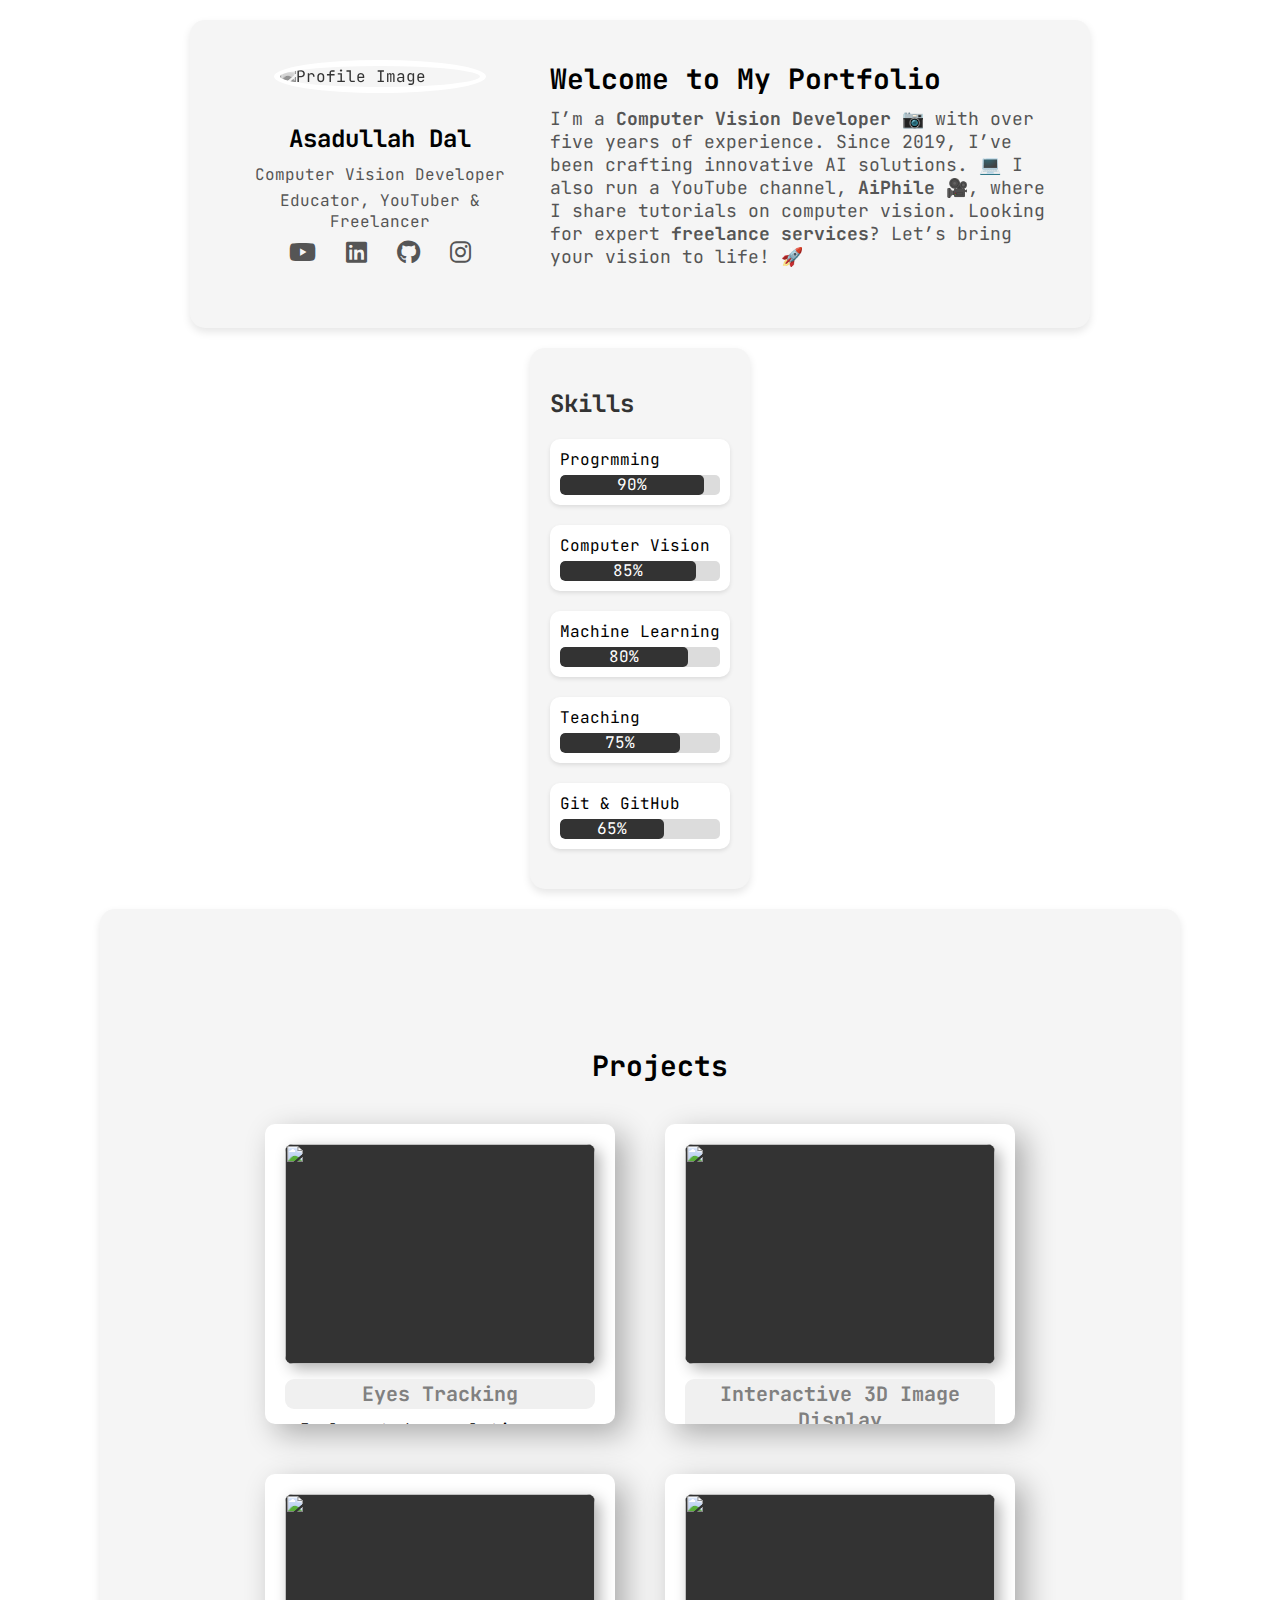
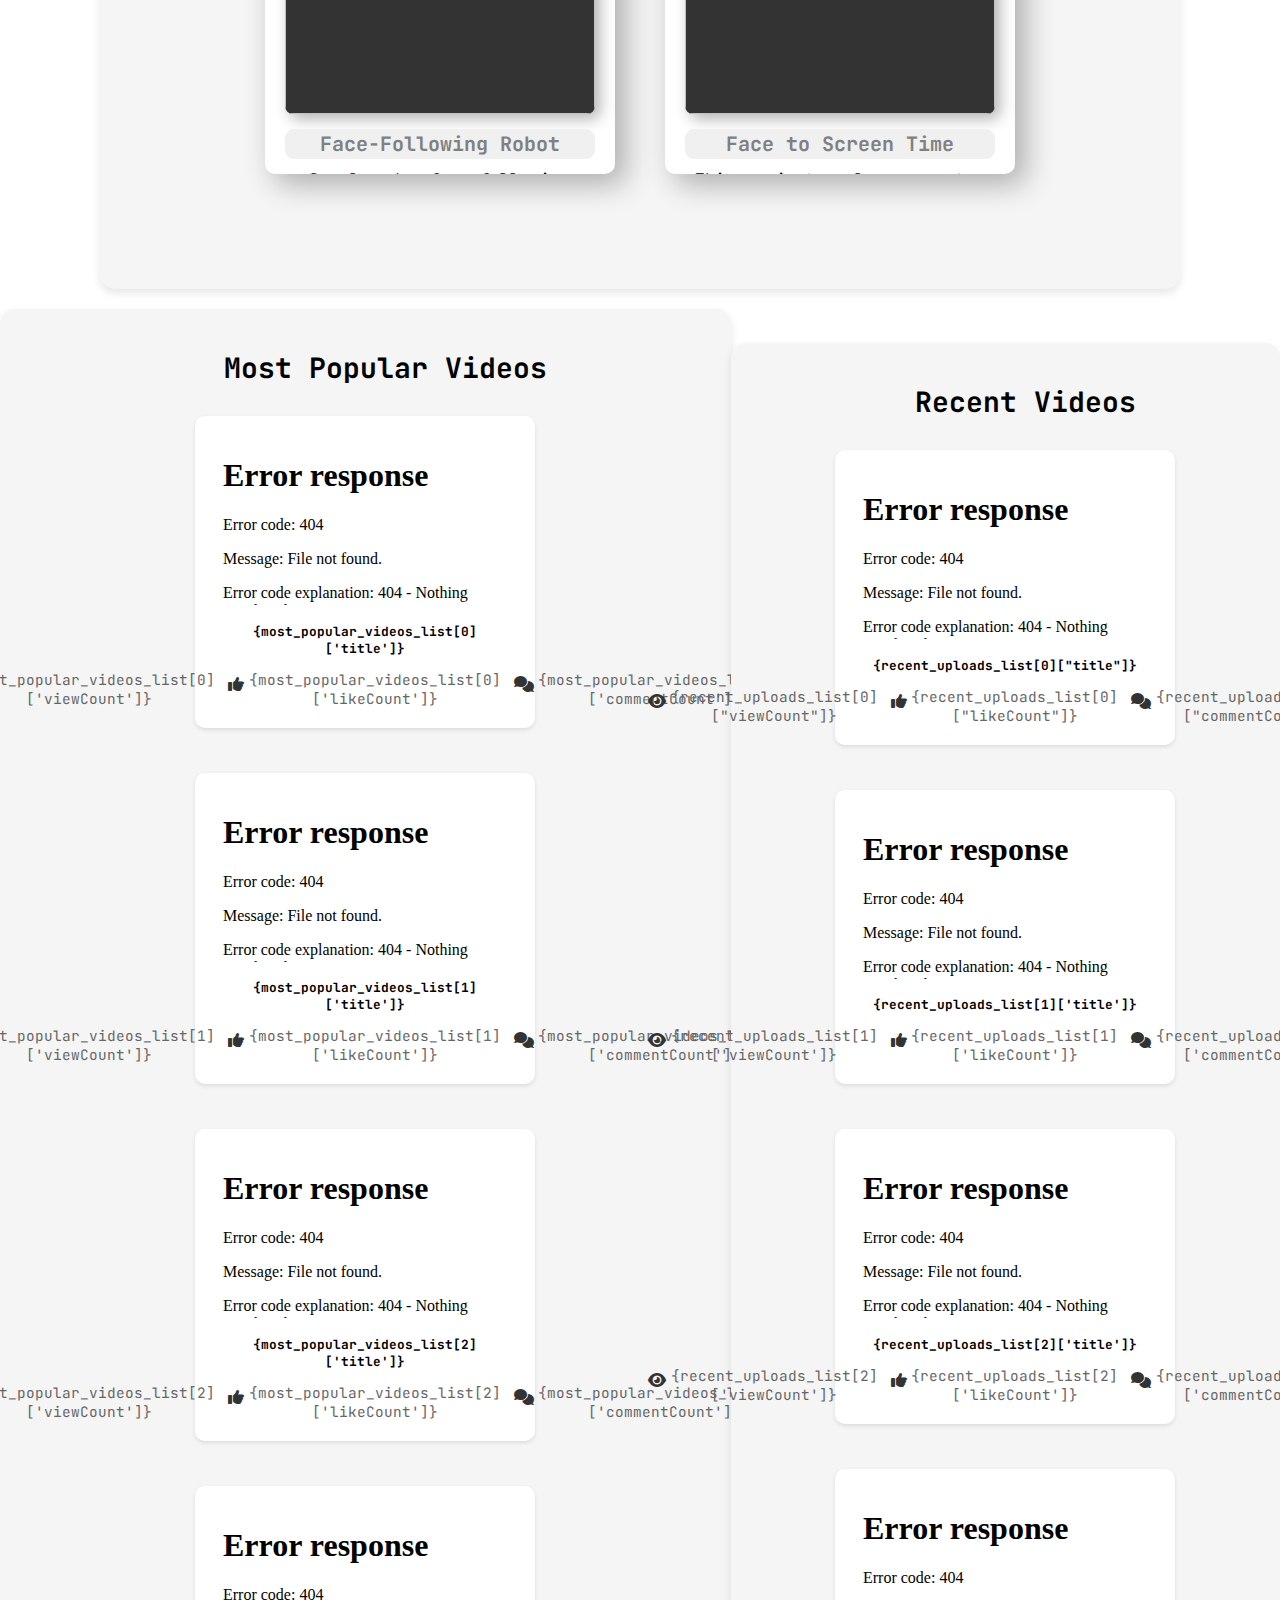
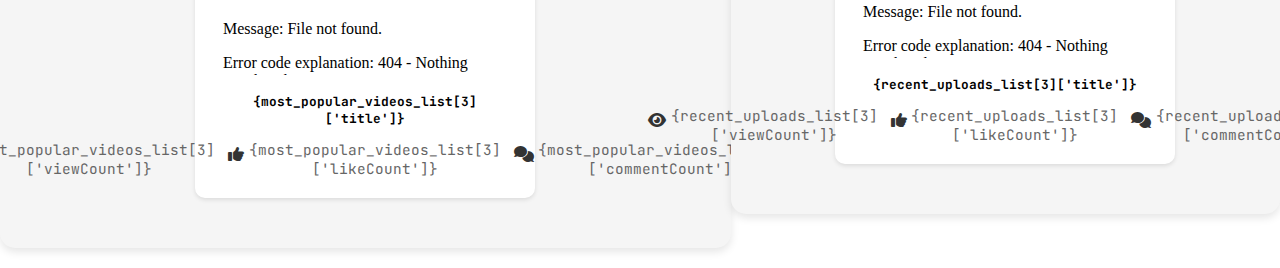
==== commit c768f45b: "complete centering the recent videos" ====
--- a/test.html
+++ b/test.html
@@ -259,6 +259,94 @@
                 </div>
             </div>
         </section>
+        <!-- Recent Videos Section -->
+        <div class="whole_cover">
+            <section class="section">
+                <div class="section-title">Recent Videos</div>
+                <div class="stats-container">
+                    <div class="video-item">
+                        <div class="video-embed">
+                            <iframe src={recent_uploads_list[0]["url"]} allowfullscreen></iframe>
+                        </div>
+                        <div class="video-title">{recent_uploads_list[0]["title"]}</div>
+                        <div class="video-stats">
+                            <div class="stat">
+                                <i class="fas fa-eye stat-icon"></i>
+                                <span>{recent_uploads_list[0]["viewCount"]}</span>
+                            </div>
+                            <div class="stat">
+                                <i class="fas fa-thumbs-up stat-icon"></i>
+                                <span>{recent_uploads_list[0]["likeCount"]}</span>
+                            </div>
+                            <div class="stat">
+                                <i class="fas fa-comments stat-icon"></i>
+                                <span>{recent_uploads_list[0]["commentCount"]}</span>
+                            </div>
+                        </div>
+                    </div>
+                    <div class="video-item">
+                        <div class="video-embed">
+                            <iframe src={recent_uploads_list[1]['url']} allowfullscreen></iframe>
+                        </div>
+                        <div class="video-title">{recent_uploads_list[1]['title']}</div>
+                        <div class="video-stats">
+                            <div class="stat">
+                                <i class="fas fa-eye stat-icon"></i>
+                                <span>{recent_uploads_list[1]['viewCount']}</span>
+                            </div>
+                            <div class="stat">
+                                <i class="fas fa-thumbs-up stat-icon"></i>
+                                <span>{recent_uploads_list[1]['likeCount']}</span>
+                            </div>
+                            <div class="stat">
+                                <i class="fas fa-comments stat-icon"></i>
+                                <span>{recent_uploads_list[1]['commentCount']}</span>
+                            </div>
+                        </div>
+                    </div>
+                    <div class="video-item">
+                        <div class="video-embed">
+                            <iframe src={recent_uploads_list[2]['url']} allowfullscreen></iframe>
+                        </div>
+                        <div class="video-title">{recent_uploads_list[2]['title']}</div>
+                        <div class="video-stats">
+                            <div class="stat">
+                                <i class="fas fa-eye stat-icon"></i>
+                                <span>{recent_uploads_list[2]['viewCount']}</span>
+                            </div>
+                            <div class="stat">
+                                <i class="fas fa-thumbs-up stat-icon"></i>
+                                <span>{recent_uploads_list[2]['likeCount']}</span>
+                            </div>
+                            <div class="stat">
+                                <i class="fas fa-comments stat-icon"></i>
+                                <span>{recent_uploads_list[2]['commentCount']}</span>
+                            </div>
+                        </div>
+                    </div>
+                    <div class="video-item">
+                        <div class="video-embed">
+                            <iframe src={recent_uploads_list[3]['url']} allowfullscreen></iframe>
+                        </div>
+                        <div class="video-title">{recent_uploads_list[3]['title']}</div>
+                        <div class="video-stats">
+                            <div class="stat">
+                                <i class="fas fa-eye stat-icon"></i>
+                                <span>{recent_uploads_list[3]['viewCount']}</span>
+                            </div>
+                            <div class="stat">
+                                <i class="fas fa-thumbs-up stat-icon"></i>
+                                <span>{recent_uploads_list[3]['likeCount']}</span>
+                            </div>
+                            <div class="stat">
+                                <i class="fas fa-comments stat-icon"></i>
+                                <span>{recent_uploads_list[3]['commentCount']}</span>
+                            </div>
+                        </div>
+                    </div>
+                </div>
+            </section>
+        </div>
     </div>
 </body>
 
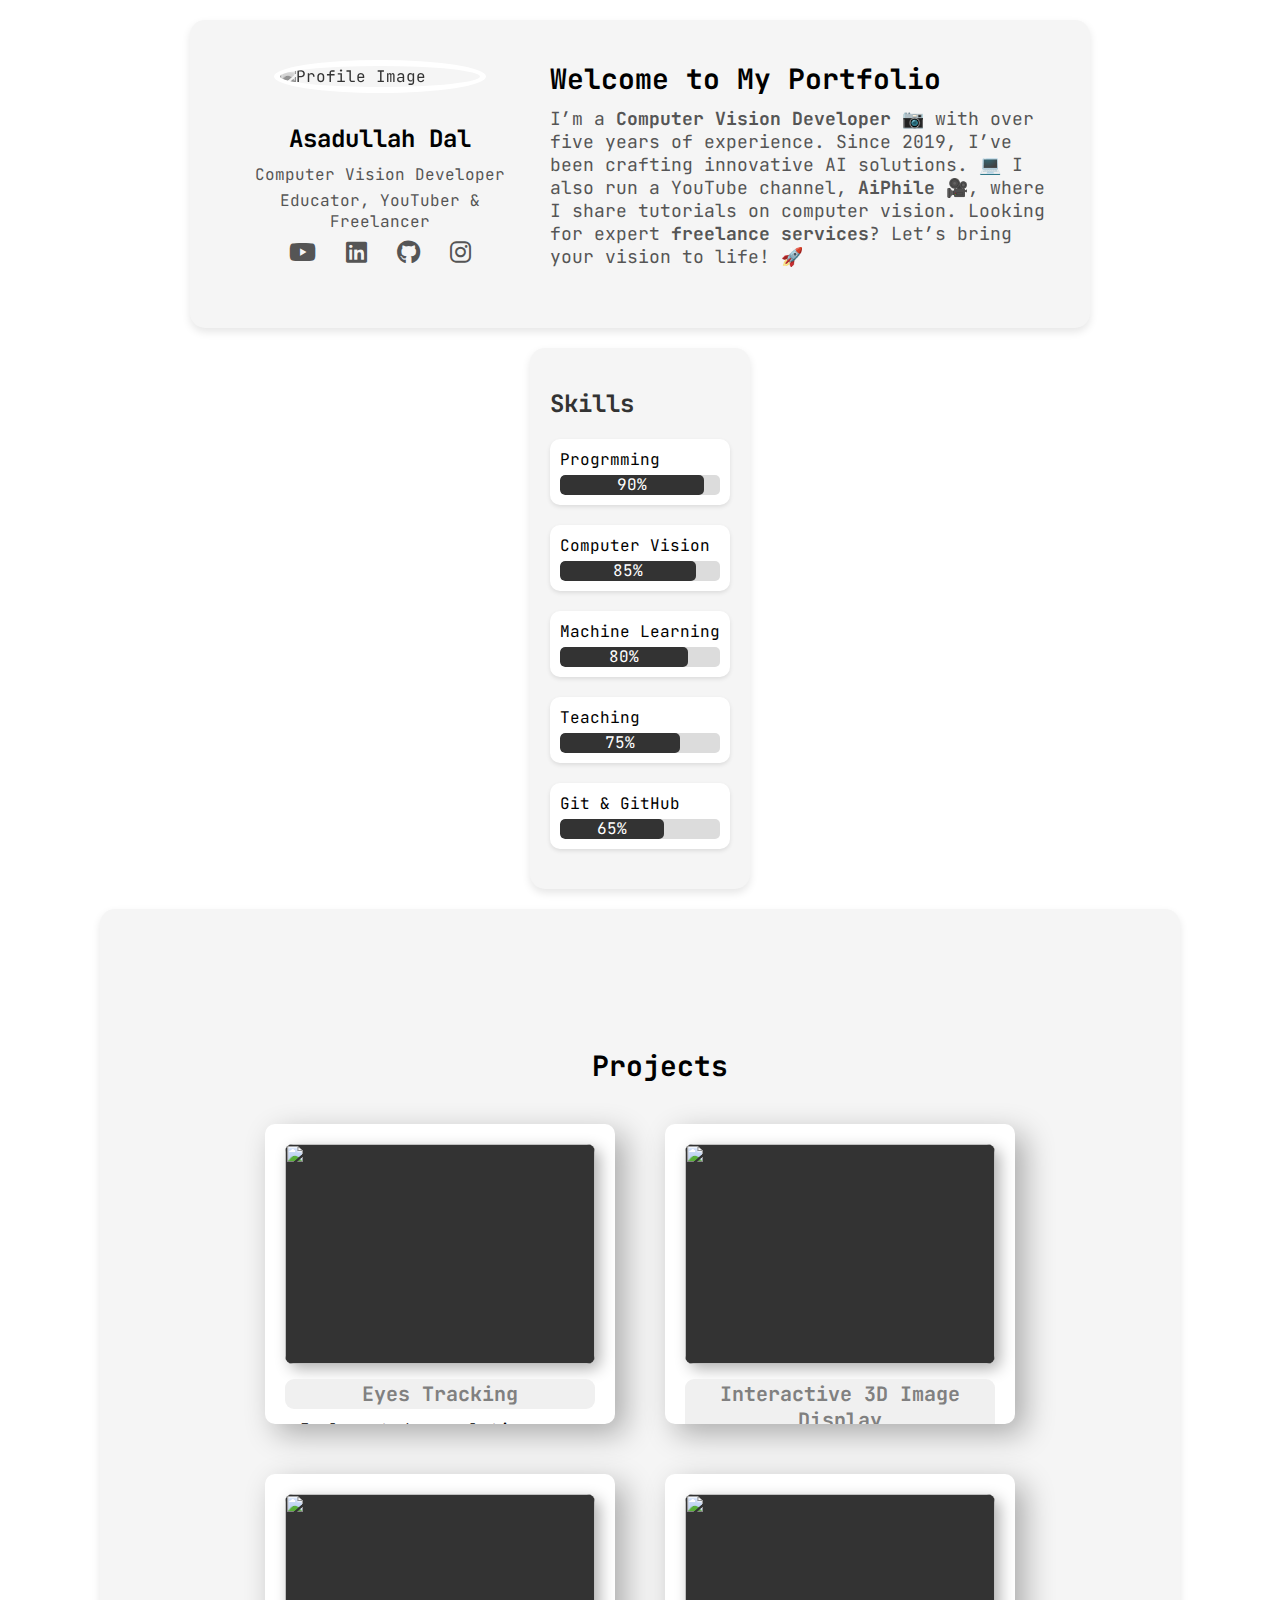
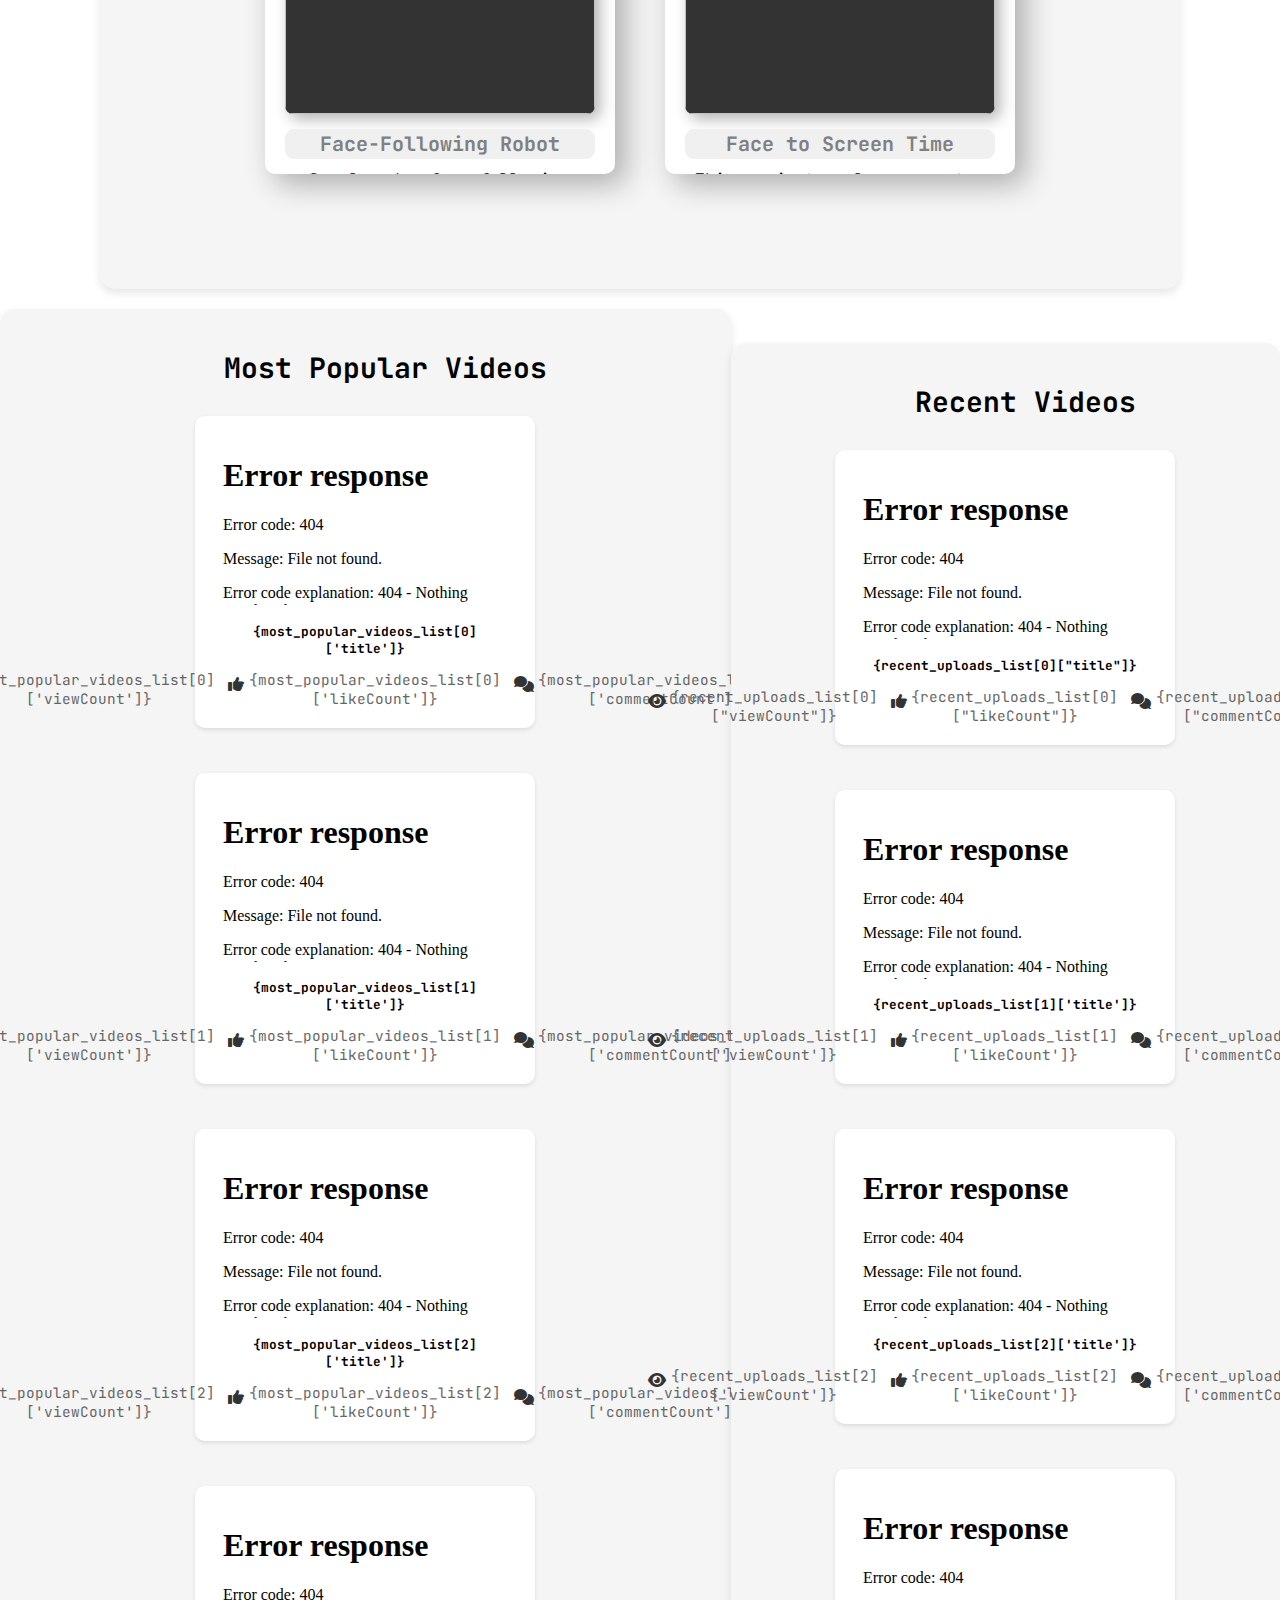
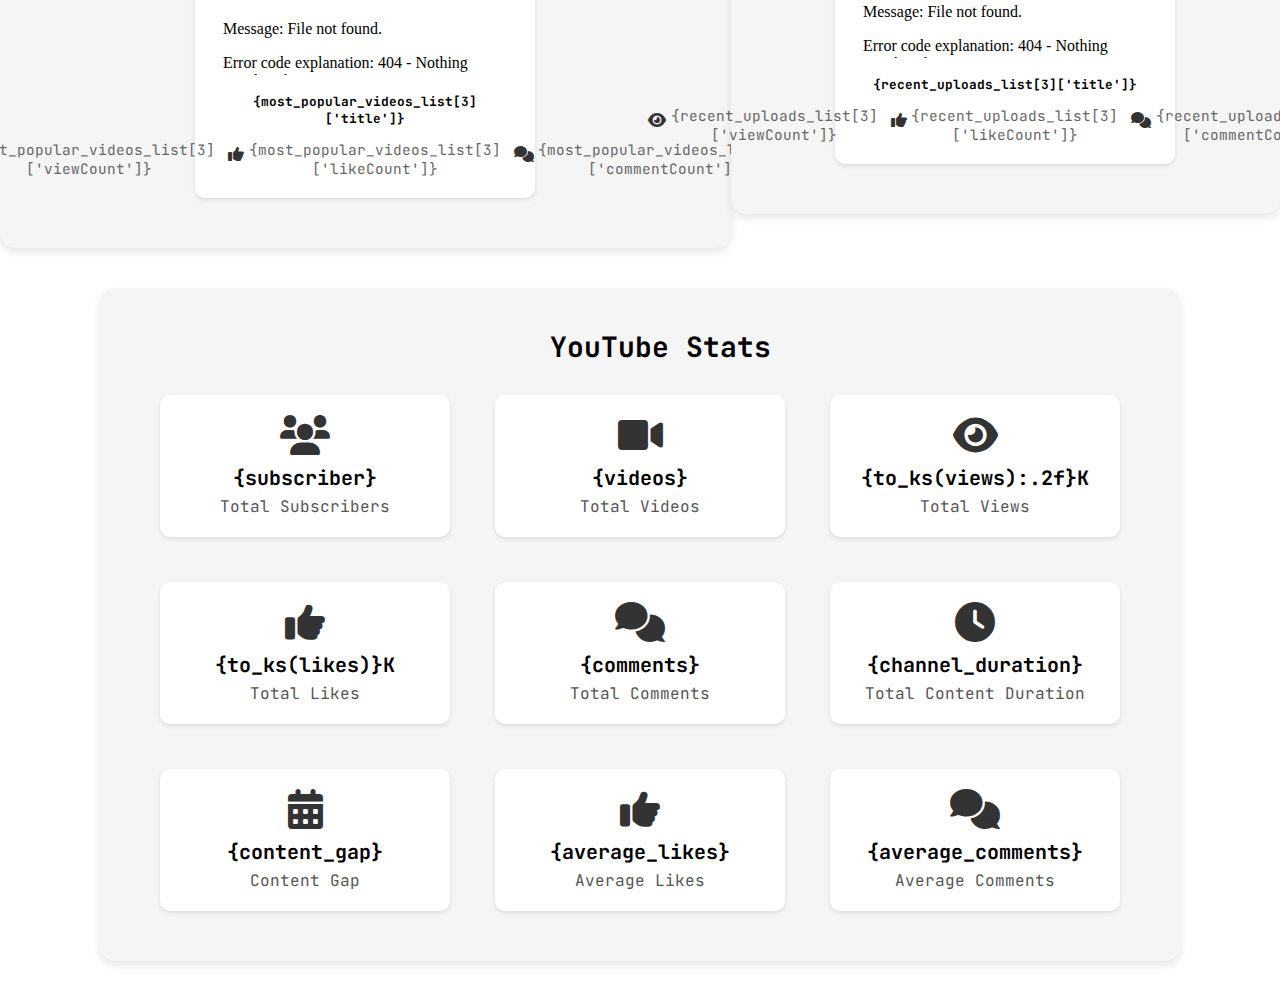
==== commit 095968b8: "completed the center UI of website" ====
--- a/test.html
+++ b/test.html
@@ -348,6 +348,62 @@
             </section>
         </div>
     </div>
+
+
+
+    <div class="whole_cover">
+        <!-- Youtube Stats Section -->
+        <section class="section">
+            <div class="section-title">YouTube Stats</div>
+            <div class="stats-container">
+                <div class="stat-item">
+                    <i class="fas fa-users stat-icon"></i>
+                    <div class="stat-value">{subscriber}</div>
+                    <div class="stat-label">Total Subscribers</div>
+                </div>
+                <div class="stat-item">
+                    <i class="fas fa-video stat-icon"></i>
+                    <div class="stat-value">{videos}</div>
+                    <div class="stat-label">Total Videos</div>
+                </div>
+                <div class="stat-item">
+                    <i class="fas fa-eye stat-icon"></i>
+                    <div class="stat-value">{to_ks(views):.2f}K</div>
+                    <div class="stat-label">Total Views</div>
+                </div>
+                <div class="stat-item">
+                    <i class="fas fa-thumbs-up stat-icon"></i>
+                    <div class="stat-value">{to_ks(likes)}K</div>
+                    <div class="stat-label">Total Likes</div>
+                </div>
+                <div class="stat-item">
+                    <i class="fas fa-comments stat-icon"></i>
+                    <div class="stat-value">{comments}</div>
+                    <div class="stat-label">Total Comments</div>
+                </div>
+                <div class="stat-item">
+                    <i class="fas fa-clock stat-icon"></i>
+                    <div class="stat-value">{channel_duration}</div>
+                    <div class="stat-label">Total Content Duration</div>
+                </div>
+                <div class="stat-item">
+                    <i class="fas fa-calendar-alt stat-icon"></i>
+                    <div class="stat-value">{content_gap}</div>
+                    <div class="stat-label">Content Gap</div>
+                </div>
+                <div class="stat-item">
+                    <i class="fas fa-thumbs-up stat-icon"></i>
+                    <div class="stat-value">{average_likes}</div>
+                    <div class="stat-label">Average Likes</div>
+                </div>
+                <div class="stat-item">
+                    <i class="fas fa-comments stat-icon"></i>
+                    <div class="stat-value">{average_comments}</div>
+                    <div class="stat-label">Average Comments</div>
+                </div>
+            </div>
+        </section>
+    </div>
 </body>
 
 </html>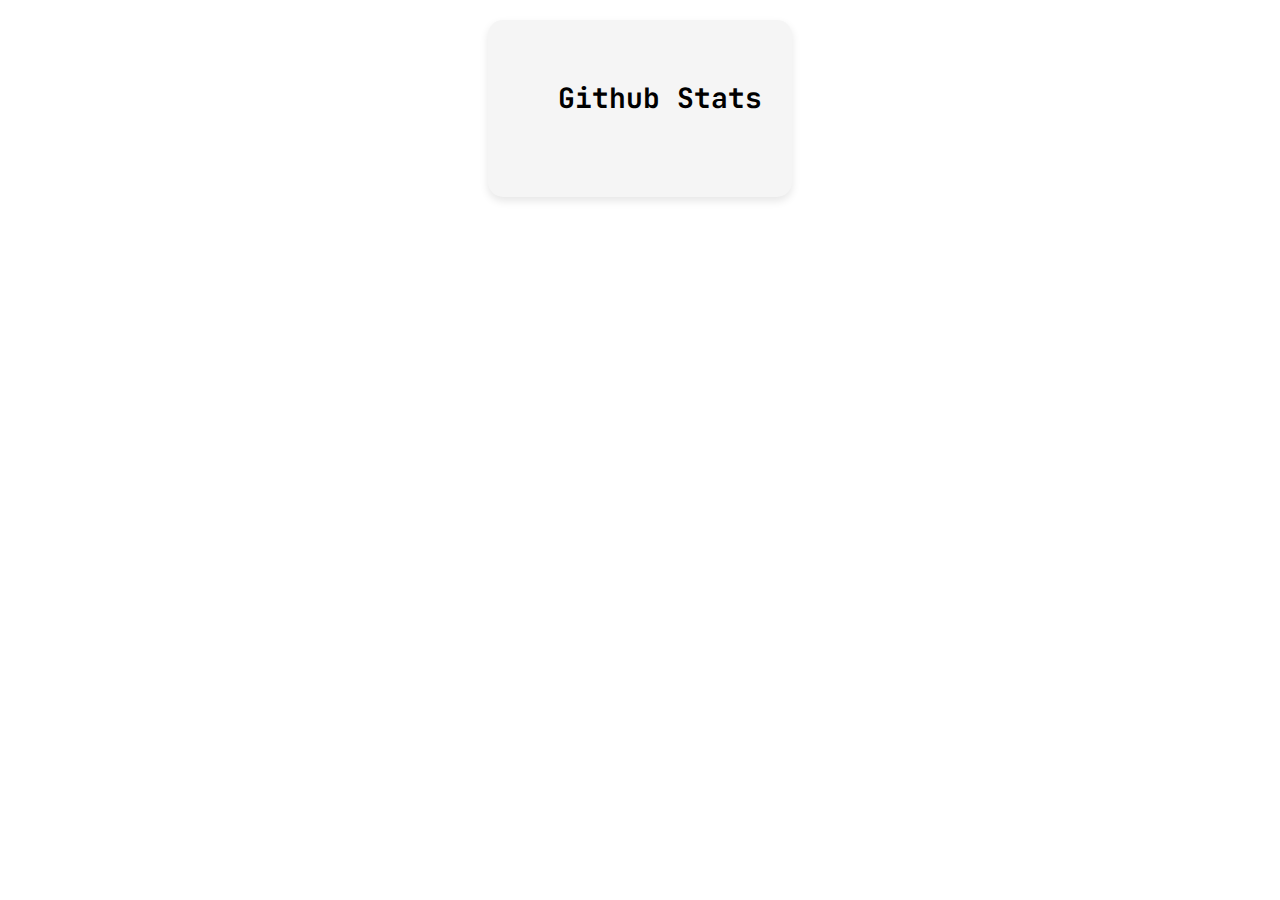
==== commit 0afc433e: "add github stats setection" ====
--- a/test.html
+++ b/test.html
@@ -9,401 +9,19 @@
 </head>
 
 <body>
+    <div class="whole_cover">
+        <div class="section">
+            <h1 class="section-title">Github Stats</h1>
+            <div class="git_stats">
+                <img src="https://streak-stats.demolab.com?user=Asadullah-Dal17&theme=transparent&border_radius=6"
+                    alt="" class="git_stats_image">
+                <img src="https://github-readme-stats.vercel.app/api?username=Asadullah-Dal17&show_icons=true&theme=transparent&border_radius=6"
+                    alt="" class="git_stats_image">
+            </div>
 
-    <head>
-        <!-- <link rel="stylesheet" href="https://cdnjs.cloudflare.com/ajax/libs/font-awesome/6.0.0-beta3/css/all.min.css">
-        <link rel="preconnect" href="https://fonts.googleapis.com">
-        <link rel="preconnect" href="https://fonts.gstatic.com" crossorigin> -->
-        <link
-            href="https://fonts.googleapis.com/css2?family=JetBrains+Mono:ital,wght@0,100..800;1,100..800&display=swap"
-            rel="stylesheet">
-
-
-    </head>
-    <div class="whole_cover">
-        <div class="container">
-            <div class="profile">
-                <div class="profile-image">
-                    <img src="https://github.com/user-attachments/assets/8acee0eb-2fe1-49b8-a007-56fdebeb5a9f"
-                        alt="Profile Image">
-                </div>
-                <div class="profile-details">
-                    <h2>Asadullah Dal</h2>
-                    <p> Computer Vision Developer</p>
-                    <p>Educator, YouTuber & Freelancer</p>
-                    <div class="social-media">
-                        <a href="https://www.youtube.com/c/aiphile" target="_blank" title="YouTube">
-                            <i class="fab fa-youtube"></i>
-                        </a>
-                        <a href="https://www.linkedin.com/in/asadullah-dal/" target="_blank" title="LinkedIn">
-                            <i class="fab fa-linkedin"></i>
-                        </a>
-                        <a href="https://github.com/asadullah-dal17" target="_blank" title="GitHub">
-                            <i class="fab fa-github"></i>
-                        </a>
-                        <a href="https://www.instagram.com/aiphile" target="_blank" title="Instagram">
-                            <i class="fab fa-instagram"></i>
-                        </a>
-                    </div>
-                </div>
-            </div>
-            <div class="introduction">
-                <h1>Welcome to My Portfolio</h1>
-                <p>I’m a <strong>Computer Vision Developer 📷 </strong> with over five years of experience. Since 2019,
-                    I’ve
-                    been crafting innovative AI solutions. 💻 I also run a YouTube channel, <strong>AiPhile</strong>
-                    🎥,
-                    where I share tutorials on computer vision. Looking for expert <strong>freelance services</strong>?
-                    Let’s bring
-                    your vision to
-                    life!
-                    🚀</p>
-            </div>
-        </div>
-    </div>
-    <div class="whole_cover">
-        <section class="skills">
-            <h2>Skills</h2>
-            <div class="container-skills">
-                <div class="skill">
-                    <div class="skill-name">Progrmming</div>
-                    <div class="progress-bar">
-                        <div class="progress" style="width: 90%;">90%</div>
-                    </div>
-                </div>
-                <div class="skill">
-                    <div class="skill-name">Computer Vision</div>
-                    <div class="progress-bar">
-                        <div class="progress" style="width: 85%;">85%</div>
-                    </div>
-                </div>
-                <div class="skill">
-                    <div class="skill-name">Machine Learning</div>
-                    <div class="progress-bar">
-                        <div class="progress" style="width: 80%;">80%</div>
-                    </div>
-                </div>
-                <div class="skill">
-                    <div class="skill-name">Teaching</div>
-                    <div class="progress-bar">
-                        <div class="progress" style="width: 75%;">75%
-                        </div>
-                    </div>
-                </div>
-                <div class="skill">
-                    <div class="skill-name">Git & GitHub</div>
-                    <div class="progress-bar">
-                        <div class="progress" style="width: 65%;">65%
-
-                        </div>
-                    </div>
-                </div>
-        </section>
-    </div>
-    <!-- Project Card Section -->
-    <div class="whole_cover">
-        <section class="warp">
-            <div class="title-container">
-                <h2 class="section-title">Projects</h2>
-            </div>
-            <div class="cards-container">
-                <div class="box">
-                    <div class="imgbox">
-                        <img src="https://github.com/user-attachments/assets/d746d160-c4e2-4f33-8fcc-d61233eadacd"
-                            alt="">
-                    </div>
-                    <div class="content">
-                        <h2>Eyes Tracking</h2>
-                        <div class="text">Implemented a real-time eye-tracking system leveraging computer vision and
-                            Mediapipe's facial landmark detection. Developed algorithms for accurate eye region
-                            extraction
-                            and position estimation. Demonstrated proficiency in image processing, machine learning, and
-                            real-time system development</div>
-                        <a href="https://github.com/Asadullah-Dal17/Eyes-Position-Estimator-Mediapipe">More</a>
-                    </div>
-                </div>
-                <div class="box">
-                    <div class="imgbox">
-                        <img src="https://github.com/user-attachments/assets/b7ce39c0-9e66-4ed6-b4c2-5378390fed1a"
-                            alt="">
-                    </div>
-                    <div class="content">
-                        <h2>Interactive 3D Image Display</h2>
-                        <div class="text">A project that merges the digital and physical realms, bringing 2D images to
-                            life
-                            in 3D space through the use of Aruco markers and OpenCV. This interactive experience allows
-                            users to witness the illusion of a floating image, creating a captivating and immersive
-                            display.</div>
-                        <a href="#">More</a>
-                    </div>
-                </div>
-                <div class="box">
-                    <div class="imgbox">
-                        <img src="https://github.com/user-attachments/assets/4ee98e11-532b-47c0-97ba-414a71ef3f2b"
-                            alt="">
-                    </div>
-                    <div class="content">
-                        <h2>Face-Following Robot</h2>
-                        <div class="text">Developed a face-following robotic system integrating computer vision and
-                            Arduino-based control. The project involved real-time face detection, tracking, and distance
-                            estimation to enable autonomous navigation and object following.</div>
-                        <a
-                            href="https://github.com/Asadullah-Dal17/Face-Following-Robot-using-Distance-Estimation">More</a>
-                    </div>
-                </div>
-                <div class="box">
-                    <div class="imgbox">
-                        <img src="https://github.com/user-attachments/assets/57182f93-7b1c-486f-bdc3-837e9072f59f"
-                            alt="">
-                    </div>
-                    <div class="content">
-                        <h2>Face to Screen Time</h2>
-                        <div class="text">This project employs computer vision techniques to accurately calculate face
-                            time
-                            and session duration. By utilizing Mediapipe's robust face detection model, the system
-                            effectively tracks facial presence within a video stream, providing quantitative metrics for
-                            screen time analysis.</div>
-                        <a
-                            href="https://github.com/Asadullah-Dal17/AiPhile-Mediapipe-Course/tree/master/FACE_DETECTION/Face-Time">More</a>
-                    </div>
-                </div>
-            </div>
-        </section>
-    </div>
-
-    <!--  ++ Most Popular Videos Section +++ -->
-    <div class="whole_cover">
-
-        <section class="section">
-            <div class="section-title">Most Popular Videos</div>
-            <div class="stats-container">
-                <div class="video-item">
-                    <div class="video-embed">
-                        <iframe src={most_popular_videos_list[0]['url']} allowfullscreen></iframe>
-                    </div>
-                    <div class="video-title">{most_popular_videos_list[0]['title']}</div>
-                    <div class="video-stats">
-                        <div class="stat">
-                            <i class="fas fa-eye stat-icon"></i>
-                            <span>{most_popular_videos_list[0]['viewCount']}</span>
-                        </div>
-                        <div class="stat">
-                            <i class="fas fa-thumbs-up stat-icon"></i>
-                            <span>{most_popular_videos_list[0]['likeCount']}</span>
-                        </div>
-                        <div class="stat">
-                            <i class="fas fa-comments stat-icon"></i>
-                            <span>{most_popular_videos_list[0]['commentCount']}</span>
-                        </div>
-                    </div>
-                </div>
-                <div class="video-item">
-                    <div class="video-embed">
-                        <iframe src={most_popular_videos_list[1]['url']} allowfullscreen></iframe>
-                    </div>
-                    <div class="video-title">{most_popular_videos_list[1]['title']}</div>
-                    <div class="video-stats">
-                        <div class="stat">
-                            <i class="fas fa-eye stat-icon"></i>
-                            <span>{most_popular_videos_list[1]['viewCount']}</span>
-                        </div>
-                        <div class="stat">
-                            <i class="fas fa-thumbs-up stat-icon"></i>
-                            <span>{most_popular_videos_list[1]['likeCount']}</span>
-                        </div>
-                        <div class="stat">
-                            <i class="fas fa-comments stat-icon"></i>
-                            <span>{most_popular_videos_list[1]['commentCount']}</span>
-                        </div>
-                    </div>
-                </div>
-                <div class="video-item">
-                    <div class="video-embed">
-                        <iframe src={most_popular_videos_list[2]['url']} allowfullscreen></iframe>
-                    </div>
-                    <div class="video-title">{most_popular_videos_list[2]['title']}</div>
-                    <div class="video-stats">
-                        <div class="stat">
-                            <i class="fas fa-eye stat-icon"></i>
-                            <span>{most_popular_videos_list[2]['viewCount']}</span>
-                        </div>
-                        <div class="stat">
-                            <i class="fas fa-thumbs-up stat-icon"></i>
-                            <span>{most_popular_videos_list[2]['likeCount']}</span>
-                        </div>
-                        <div class="stat">
-                            <i class="fas fa-comments stat-icon"></i>
-                            <span>{most_popular_videos_list[2]['commentCount']}</span>
-                        </div>
-                    </div>
-                </div>
-                <div class="video-item">
-                    <div class="video-embed">
-                        <iframe src={most_popular_videos_list[3]['url']} allowfullscreen></iframe>
-                    </div>
-                    <div class="video-title">{most_popular_videos_list[3]['title']}</div>
-                    <div class="video-stats">
-                        <div class="stat">
-                            <i class="fas fa-eye stat-icon"></i>
-                            <span>{most_popular_videos_list[3]['viewCount']}</span>
-                        </div>
-                        <div class="stat">
-                            <i class="fas fa-thumbs-up stat-icon"></i>
-                            <span>{most_popular_videos_list[3]['likeCount']}</span>
-                        </div>
-                        <div class="stat">
-                            <i class="fas fa-comments stat-icon"></i>
-                            <span>{most_popular_videos_list[3]['commentCount']}</span>
-                        </div>
-                    </div>
-                </div>
-            </div>
-        </section>
-        <!-- Recent Videos Section -->
-        <div class="whole_cover">
-            <section class="section">
-                <div class="section-title">Recent Videos</div>
-                <div class="stats-container">
-                    <div class="video-item">
-                        <div class="video-embed">
-                            <iframe src={recent_uploads_list[0]["url"]} allowfullscreen></iframe>
-                        </div>
-                        <div class="video-title">{recent_uploads_list[0]["title"]}</div>
-                        <div class="video-stats">
-                            <div class="stat">
-                                <i class="fas fa-eye stat-icon"></i>
-                                <span>{recent_uploads_list[0]["viewCount"]}</span>
-                            </div>
-                            <div class="stat">
-                                <i class="fas fa-thumbs-up stat-icon"></i>
-                                <span>{recent_uploads_list[0]["likeCount"]}</span>
-                            </div>
-                            <div class="stat">
-                                <i class="fas fa-comments stat-icon"></i>
-                                <span>{recent_uploads_list[0]["commentCount"]}</span>
-                            </div>
-                        </div>
-                    </div>
-                    <div class="video-item">
-                        <div class="video-embed">
-                            <iframe src={recent_uploads_list[1]['url']} allowfullscreen></iframe>
-                        </div>
-                        <div class="video-title">{recent_uploads_list[1]['title']}</div>
-                        <div class="video-stats">
-                            <div class="stat">
-                                <i class="fas fa-eye stat-icon"></i>
-                                <span>{recent_uploads_list[1]['viewCount']}</span>
-                            </div>
-                            <div class="stat">
-                                <i class="fas fa-thumbs-up stat-icon"></i>
-                                <span>{recent_uploads_list[1]['likeCount']}</span>
-                            </div>
-                            <div class="stat">
-                                <i class="fas fa-comments stat-icon"></i>
-                                <span>{recent_uploads_list[1]['commentCount']}</span>
-                            </div>
-                        </div>
-                    </div>
-                    <div class="video-item">
-                        <div class="video-embed">
-                            <iframe src={recent_uploads_list[2]['url']} allowfullscreen></iframe>
-                        </div>
-                        <div class="video-title">{recent_uploads_list[2]['title']}</div>
-                        <div class="video-stats">
-                            <div class="stat">
-                                <i class="fas fa-eye stat-icon"></i>
-                                <span>{recent_uploads_list[2]['viewCount']}</span>
-                            </div>
-                            <div class="stat">
-                                <i class="fas fa-thumbs-up stat-icon"></i>
-                                <span>{recent_uploads_list[2]['likeCount']}</span>
-                            </div>
-                            <div class="stat">
-                                <i class="fas fa-comments stat-icon"></i>
-                                <span>{recent_uploads_list[2]['commentCount']}</span>
-                            </div>
-                        </div>
-                    </div>
-                    <div class="video-item">
-                        <div class="video-embed">
-                            <iframe src={recent_uploads_list[3]['url']} allowfullscreen></iframe>
-                        </div>
-                        <div class="video-title">{recent_uploads_list[3]['title']}</div>
-                        <div class="video-stats">
-                            <div class="stat">
-                                <i class="fas fa-eye stat-icon"></i>
-                                <span>{recent_uploads_list[3]['viewCount']}</span>
-                            </div>
-                            <div class="stat">
-                                <i class="fas fa-thumbs-up stat-icon"></i>
-                                <span>{recent_uploads_list[3]['likeCount']}</span>
-                            </div>
-                            <div class="stat">
-                                <i class="fas fa-comments stat-icon"></i>
-                                <span>{recent_uploads_list[3]['commentCount']}</span>
-                            </div>
-                        </div>
-                    </div>
-                </div>
-            </section>
         </div>
     </div>
 
-
-
-    <div class="whole_cover">
-        <!-- Youtube Stats Section -->
-        <section class="section">
-            <div class="section-title">YouTube Stats</div>
-            <div class="stats-container">
-                <div class="stat-item">
-                    <i class="fas fa-users stat-icon"></i>
-                    <div class="stat-value">{subscriber}</div>
-                    <div class="stat-label">Total Subscribers</div>
-                </div>
-                <div class="stat-item">
-                    <i class="fas fa-video stat-icon"></i>
-                    <div class="stat-value">{videos}</div>
-                    <div class="stat-label">Total Videos</div>
-                </div>
-                <div class="stat-item">
-                    <i class="fas fa-eye stat-icon"></i>
-                    <div class="stat-value">{to_ks(views):.2f}K</div>
-                    <div class="stat-label">Total Views</div>
-                </div>
-                <div class="stat-item">
-                    <i class="fas fa-thumbs-up stat-icon"></i>
-                    <div class="stat-value">{to_ks(likes)}K</div>
-                    <div class="stat-label">Total Likes</div>
-                </div>
-                <div class="stat-item">
-                    <i class="fas fa-comments stat-icon"></i>
-                    <div class="stat-value">{comments}</div>
-                    <div class="stat-label">Total Comments</div>
-                </div>
-                <div class="stat-item">
-                    <i class="fas fa-clock stat-icon"></i>
-                    <div class="stat-value">{channel_duration}</div>
-                    <div class="stat-label">Total Content Duration</div>
-                </div>
-                <div class="stat-item">
-                    <i class="fas fa-calendar-alt stat-icon"></i>
-                    <div class="stat-value">{content_gap}</div>
-                    <div class="stat-label">Content Gap</div>
-                </div>
-                <div class="stat-item">
-                    <i class="fas fa-thumbs-up stat-icon"></i>
-                    <div class="stat-value">{average_likes}</div>
-                    <div class="stat-label">Average Likes</div>
-                </div>
-                <div class="stat-item">
-                    <i class="fas fa-comments stat-icon"></i>
-                    <div class="stat-value">{average_comments}</div>
-                    <div class="stat-label">Average Comments</div>
-                </div>
-            </div>
-        </section>
-    </div>
 </body>
 
 </html>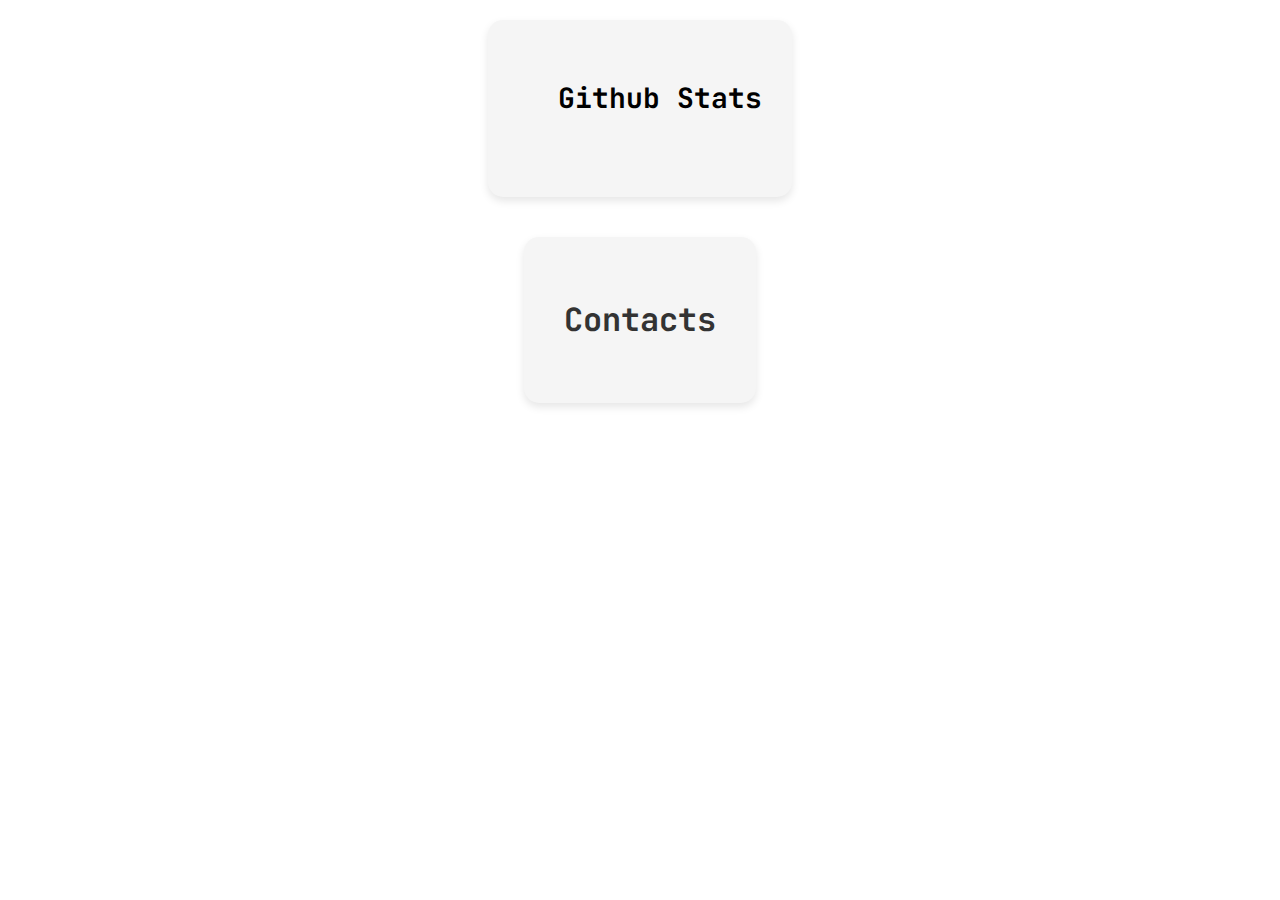
==== commit a267f96e: "update html" ====
--- a/test.html
+++ b/test.html
@@ -22,6 +22,12 @@
         </div>
     </div>
 
+    <div class="whole_cover">
+        <div class="section">
+            <h1 class="section-tile">Contacts</h1>
+        </div>
+    </div>
+
 </body>
 
 </html>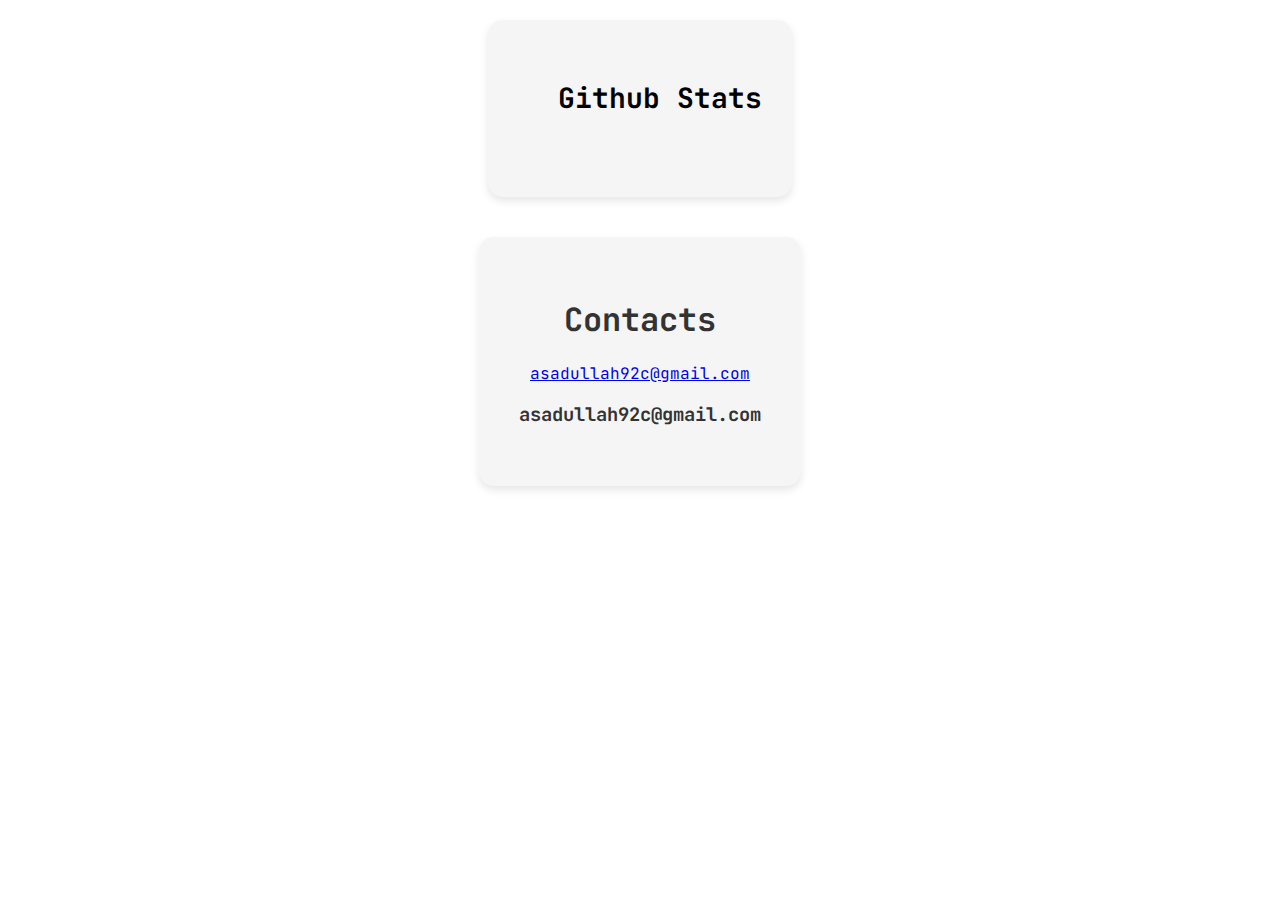
==== commit 907d7baa: "add the contact setection" ====
--- a/test.html
+++ b/test.html
@@ -25,6 +25,10 @@
     <div class="whole_cover">
         <div class="section">
             <h1 class="section-tile">Contacts</h1>
+            <div class="contact">
+                <a href="asadullah92c@gmail.com" class="email">asadullah92c@gmail.com</a>
+                <h3 class="email">asadullah92c@gmail.com</h3>
+            </div>
         </div>
     </div>
 
